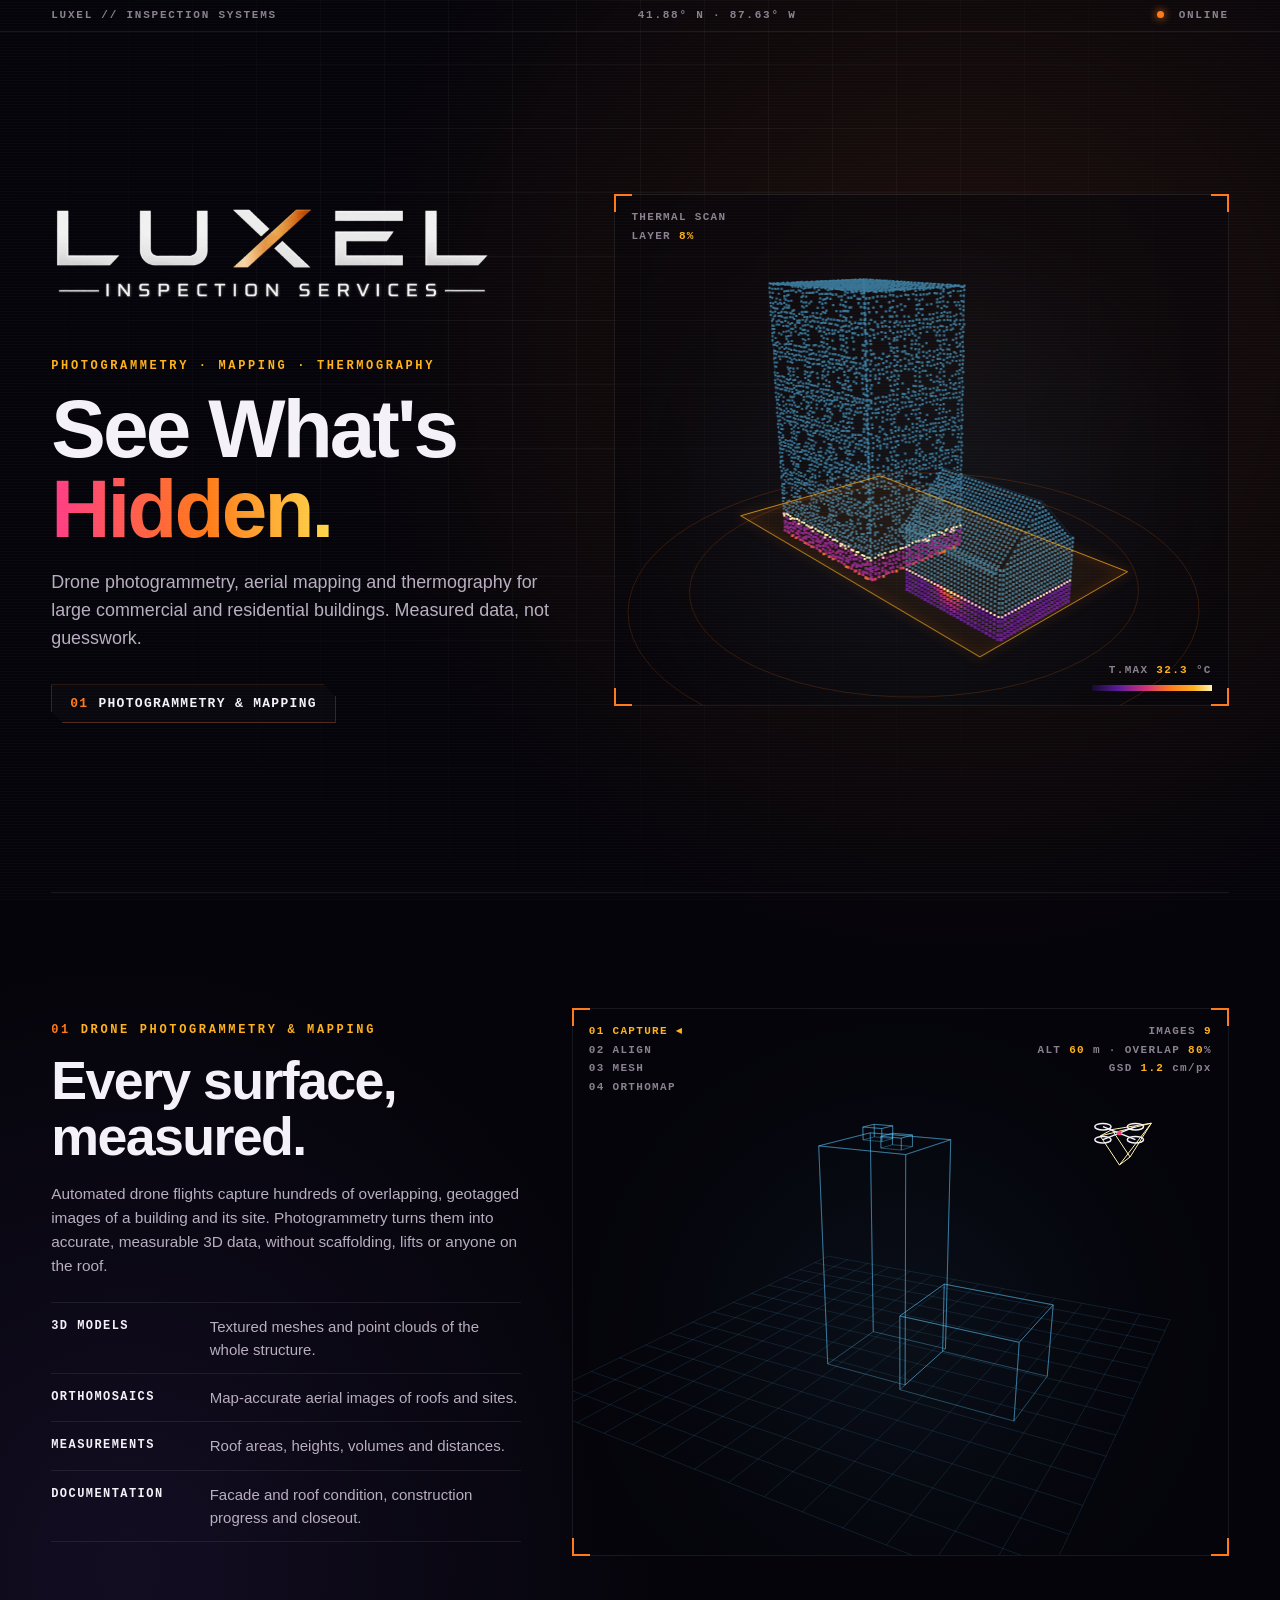
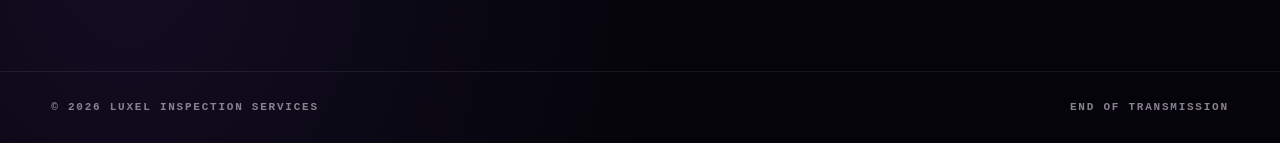
==== docs/index.html @ fa365d50 "Merge branch 'feature/photogrammetry': Photogrammetry & Mapping section" ====
<!doctype html>
<html lang="en">

<head>
    <meta charset="utf-8">
    <meta name="viewport" content="width=device-width, initial-scale=1">
    <title>Luxel — Inspection Services</title>
    <meta name="description"
        content="Luxel: drone photogrammetry, aerial mapping and thermography for large commercial and residential buildings.">
    <meta name="theme-color" content="#05040a">
    <meta property="og:type" content="website">
    <meta property="og:url" content="https://luxel.tech/">
    <meta property="og:title" content="Luxel — Inspection Services">
    <meta property="og:description"
        content="Drone photogrammetry, aerial mapping and thermography for large commercial and residential buildings.">
    <meta property="og:image" content="https://luxel.tech/assets/img/luxel-logo-1400.webp">
    <link rel="icon" href="assets/img/favicon.png">
    <link rel="stylesheet" href="style.css">
    <script src="main.js" defer></script>
</head>

<body>
    <div class="hud-bar" aria-hidden="true">
        <span>LUXEL // INSPECTION SYSTEMS</span>
        <span class="hud-bar-mid">41.88° N · 87.63° W</span>
        <span><i class="dot"></i> ONLINE</span>
    </div>

    <main>
        <section class="hero" aria-labelledby="hero-title">
            <div class="hero-text">
                <img class="logo" src="assets/img/luxel-logo-700.webp"
                    srcset="assets/img/luxel-logo-700.webp 1x, assets/img/luxel-logo-1400.webp 2x" width="700"
                    height="233" alt="Luxel Inspection Services">
                <p class="eyebrow">Photogrammetry · Mapping · Thermography</p>
                <h1 id="hero-title">See What's <span class="hot">Hidden.</span></h1>
                <p class="lede">Drone photogrammetry, aerial mapping and thermography for large commercial and
                    residential buildings. Measured data, not guesswork.</p>
                <nav class="hero-links" aria-label="Services">
                    <a href="#photogrammetry"><span>01</span> Photogrammetry &amp; Mapping</a>
                </nav>
            </div>

            <figure class="scene hero-scene">
                <canvas id="hero-canvas" role="img"
                    aria-label="A point-cloud model of a mid-rise building and a house, turning slowly while a scan plane sweeps up them and recolours each point from cold blue to a thermal heat map."></canvas>
                <div class="hud" aria-hidden="true">
                    <i class="corner tl"></i><i class="corner tr"></i><i class="corner bl"></i><i class="corner br"></i>
                    <div class="readout top-left">
                        <span>THERMAL SCAN</span>
                        <span>LAYER <b data-hud="scan">0%</b></span>
                    </div>
                    <div class="readout bottom-right">
                        <span>T.MAX <b data-hud="tmax">--.-</b> °C</span>
                        <span class="ramp"></span>
                    </div>
                </div>
            </figure>
        </section>

        <section class="service" id="photogrammetry" aria-labelledby="pg-title">
            <div class="service-text">
                <p class="eyebrow"><span class="idx">01</span> Drone photogrammetry &amp; mapping</p>
                <h2 id="pg-title">Every surface, measured.</h2>
                <p>Automated drone flights capture hundreds of overlapping, geotagged images of a building and its
                    site. Photogrammetry turns them into accurate, measurable 3D data, without scaffolding, lifts or
                    anyone on the roof.</p>
                <ul class="specs">
                    <li><b>3D models</b> Textured meshes and point clouds of the whole structure.</li>
                    <li><b>Orthomosaics</b> Map-accurate aerial images of roofs and sites.</li>
                    <li><b>Measurements</b> Roof areas, heights, volumes and distances.</li>
                    <li><b>Documentation</b> Facade and roof condition, construction progress and closeout.</li>
                </ul>
            </div>

            <figure class="scene pg-scene">
                <canvas id="pg-canvas" role="img"
                    aria-label="A drone circles a tower and its low wing taking photos; the photos become a point cloud, then a shaded 3D model, then the view turns top-down and an orthomosaic map of the site tiles in with a survey grid and ground control points."></canvas>
                <div class="hud" aria-hidden="true">
                    <i class="corner tl"></i><i class="corner tr"></i><i class="corner bl"></i><i class="corner br"></i>
                    <ol class="readout top-left stages" data-stages>
                        <li>01 CAPTURE</li>
                        <li>02 ALIGN</li>
                        <li>03 MESH</li>
                        <li>04 ORTHOMAP</li>
                    </ol>
                    <div class="readout top-right">
                        <span>IMAGES <b data-hud="images">0</b></span>
                        <span>ALT <b>60</b> m · OVERLAP <b>80</b>%</span>
                        <span>GSD <b>1.2</b> cm/px</span>
                    </div>
                </div>
            </figure>
        </section>
    </main>

    <footer class="site-footer">
        <span>© 2026 Luxel Inspection Services</span>
        <span aria-hidden="true">END OF TRANSMISSION</span>
    </footer>
</body>

</html>
---- docs/style.css ----
/* Luxel splash page. Colours follow the brand palette of the main LUXEL site. */
:root {
    color-scheme: dark;
    --bg: #05040a;
    --bg-soft: #0a0710;
    --panel: rgba(13, 10, 19, 0.72);
    --text: #f5f1f8;
    --text-soft: #b8aebf;
    --text-dim: #8a8190;
    --line: rgba(255, 126, 55, 0.28);
    --line-soft: rgba(255, 255, 255, 0.08);
    --orange: #ff7a1a;
    --amber: #ffb21c;
    --yellow: #ffd84c;
    --magenta: #ff3c88;
    --violet: #8b5cf6;
    --cyan: #5cc8ff;
    --ironbow: linear-gradient(90deg, #140a2e, #5b1a9a 22%, #d2307a 45%, #ff7a1a 65%, #ffb21c 85%, #fff4b0);
    --sans: Inter, -apple-system, BlinkMacSystemFont, "Segoe UI", Arial, sans-serif;
    --mono: ui-monospace, "SF Mono", "Cascadia Mono", "Roboto Mono", Consolas, monospace;
    --gutter: clamp(16px, 4vw, 56px);
    --max: 1320px;
}

*,
*::before,
*::after {
    box-sizing: border-box;
}

html {
    scroll-behavior: smooth;
}

body {
    margin: 0;
    min-height: 100vh;
    font-family: var(--sans);
    color: var(--text);
    line-height: 1.55;
    background:
        radial-gradient(ellipse 70% 50% at 75% 20%, rgba(255, 122, 26, 0.10), transparent 70%),
        radial-gradient(ellipse 60% 50% at 10% 90%, rgba(139, 92, 246, 0.10), transparent 70%),
        var(--bg);
    overflow-x: hidden;
}

/* Blueprint grid and faint scanlines over everything. */
body::before,
body::after {
    content: "";
    position: fixed;
    inset: 0;
    pointer-events: none;
    z-index: -1;
}

body::before {
    background-image:
        linear-gradient(var(--line-soft) 1px, transparent 1px),
        linear-gradient(90deg, var(--line-soft) 1px, transparent 1px);
    background-size: 64px 64px;
    mask-image: radial-gradient(ellipse at 50% 30%, #000 20%, transparent 80%);
    opacity: 0.55;
}

body::after {
    z-index: 50;
    background: repeating-linear-gradient(0deg, rgba(255, 255, 255, 0.018) 0 1px, transparent 1px 3px);
}

a {
    color: inherit;
}

:focus-visible {
    outline: 2px solid var(--amber);
    outline-offset: 3px;
}

/* ---------- top HUD bar ---------- */
.hud-bar {
    display: flex;
    justify-content: space-between;
    gap: 16px;
    padding: 10px var(--gutter);
    font: 600 11px/1 var(--mono);
    letter-spacing: 0.16em;
    color: var(--text-dim);
    border-bottom: 1px solid var(--line-soft);
}

.dot {
    display: inline-block;
    width: 7px;
    height: 7px;
    margin-right: 6px;
    border-radius: 50%;
    background: var(--orange);
    box-shadow: 0 0 8px var(--orange);
    animation: blink 2.4s steps(1) infinite;
}

@keyframes blink {
    50% {
        opacity: 0.25;
    }
}

/* ---------- hero ---------- */
.hero {
    display: grid;
    grid-template-columns: minmax(0, 5fr) minmax(0, 6fr);
    align-items: center;
    gap: clamp(24px, 4vw, 64px);
    width: min(100% - 2 * var(--gutter), var(--max));
    min-height: calc(100vh - 40px);
    margin: 0 auto;
    padding: 40px 0 64px;
}

.logo {
    display: block;
    width: min(100%, 460px);
    height: auto;
    margin: 0 0 28px -2%;
}

.eyebrow {
    margin: 0 0 14px;
    font: 700 12px/1.4 var(--mono);
    letter-spacing: 0.22em;
    text-transform: uppercase;
    color: var(--amber);
}

h1 {
    margin: 0 0 20px;
    font-size: clamp(42px, 6.4vw, 88px);
    line-height: 0.98;
    letter-spacing: -0.035em;
    font-weight: 800;
}

.hot {
    background: linear-gradient(90deg, var(--magenta), var(--orange) 55%, var(--yellow));
    -webkit-background-clip: text;
    background-clip: text;
    color: transparent;
}

.lede {
    max-width: 34em;
    margin: 0 0 32px;
    font-size: clamp(16px, 1.4vw, 19px);
    color: var(--text-soft);
}

.hero-links {
    display: flex;
    flex-wrap: wrap;
    gap: 12px;
}

.hero-links a {
    display: inline-flex;
    align-items: center;
    gap: 10px;
    padding: 12px 18px;
    border: 1px solid var(--line);
    background: var(--panel);
    font: 700 13px/1 var(--mono);
    letter-spacing: 0.1em;
    text-transform: uppercase;
    text-decoration: none;
    clip-path: polygon(0 0, calc(100% - 12px) 0, 100% 12px, 100% 100%, 12px 100%, 0 calc(100% - 12px));
    transition: background 0.2s, border-color 0.2s;
}

.hero-links a:hover {
    border-color: var(--orange);
    background: rgba(255, 122, 26, 0.14);
}

.hero-links span,
.idx {
    color: var(--orange);
}

/* ---------- service sections ---------- */
.service {
    display: grid;
    grid-template-columns: minmax(0, 5fr) minmax(0, 7fr);
    align-items: center;
    gap: clamp(24px, 4vw, 64px);
    width: min(100% - 2 * var(--gutter), var(--max));
    margin: 0 auto;
    padding: clamp(56px, 9vw, 120px) 0;
    border-top: 1px solid var(--line-soft);
    scroll-margin-top: 0;
}

.service.flip .service-text {
    order: 2;
}

h2 {
    margin: 0 0 18px;
    font-size: clamp(32px, 4.2vw, 56px);
    line-height: 1.04;
    letter-spacing: -0.03em;
    font-weight: 800;
}

.service-text > p:not(.eyebrow) {
    margin: 0 0 24px;
    color: var(--text-soft);
    font-size: clamp(15px, 1.2vw, 17px);
}

.specs {
    display: grid;
    gap: 0;
    margin: 0;
    padding: 0;
    list-style: none;
    border-top: 1px solid var(--line-soft);
}

.specs li {
    display: grid;
    grid-template-columns: 9.5em 1fr;
    gap: 16px;
    padding: 12px 0;
    border-bottom: 1px solid var(--line-soft);
    color: var(--text-soft);
    font-size: 15px;
}

.specs b {
    font: 700 12px/1.9 var(--mono);
    letter-spacing: 0.12em;
    text-transform: uppercase;
    color: var(--text);
}

.stages {
    margin: 0;
    padding: 0;
    list-style: none;
}

.stages li {
    transition: color 0.3s;
}

.stages li.is-active {
    color: var(--amber);
}

.stages li.is-active::after {
    content: " ◂";
}

/* ---------- scenes (canvas + HUD overlay) ---------- */
.scene {
    position: relative;
    margin: 0;
    aspect-ratio: 6 / 5;
    background:
        radial-gradient(ellipse at 50% 60%, rgba(92, 200, 255, 0.06), transparent 70%),
        rgba(5, 4, 10, 0.5);
    border: 1px solid var(--line-soft);
}

.scene canvas {
    display: block;
    width: 100%;
    height: 100%;
}

.hud {
    position: absolute;
    inset: 0;
    pointer-events: none;
    font: 600 11px/1.5 var(--mono);
    letter-spacing: 0.12em;
    color: var(--text-dim);
}

.hud b {
    color: var(--amber);
    font-weight: 700;
}

.corner {
    position: absolute;
    width: 18px;
    height: 18px;
    border: 0 solid var(--orange);
}

.corner.tl { top: -1px; left: -1px; border-width: 2px 0 0 2px; }
.corner.tr { top: -1px; right: -1px; border-width: 2px 2px 0 0; }
.corner.bl { bottom: -1px; left: -1px; border-width: 0 0 2px 2px; }
.corner.br { bottom: -1px; right: -1px; border-width: 0 2px 2px 0; }

.readout {
    position: absolute;
    display: flex;
    flex-direction: column;
    gap: 2px;
}

.readout.top-left { top: 14px; left: 16px; }
.readout.top-right { top: 14px; right: 16px; text-align: right; }
.readout.bottom-left { bottom: 14px; left: 16px; }
.readout.bottom-right { bottom: 14px; right: 16px; align-items: flex-end; }

.ramp {
    display: block;
    width: 120px;
    height: 6px;
    margin-top: 4px;
    background: var(--ironbow);
}

/* ---------- footer ---------- */
.site-footer {
    display: flex;
    justify-content: space-between;
    flex-wrap: wrap;
    gap: 12px;
    padding: 28px var(--gutter);
    border-top: 1px solid var(--line-soft);
    font: 600 11px/1.4 var(--mono);
    letter-spacing: 0.16em;
    text-transform: uppercase;
    color: var(--text-dim);
}

/* ---------- narrow screens ---------- */
@media (max-width: 860px) {
    .hero,
    .service {
        grid-template-columns: minmax(0, 1fr);
    }

    .hero {
        min-height: 0;
        padding-top: 28px;
    }

    .service.flip .service-text {
        order: 0;
    }

    .specs li {
        grid-template-columns: 1fr;
        gap: 2px;
    }

    .hud-bar-mid {
        display: none;
    }
}

@media (max-width: 480px) {
    .hud {
        font-size: 10px;
    }

    .ramp {
        width: 80px;
    }
}

/* Every animation stops when the visitor asks for less motion (main.js draws still frames). */
@media (prefers-reduced-motion: reduce) {
    html {
        scroll-behavior: auto;
    }

    *,
    *::before,
    *::after {
        animation: none !important;
        transition: none !important;
    }
}
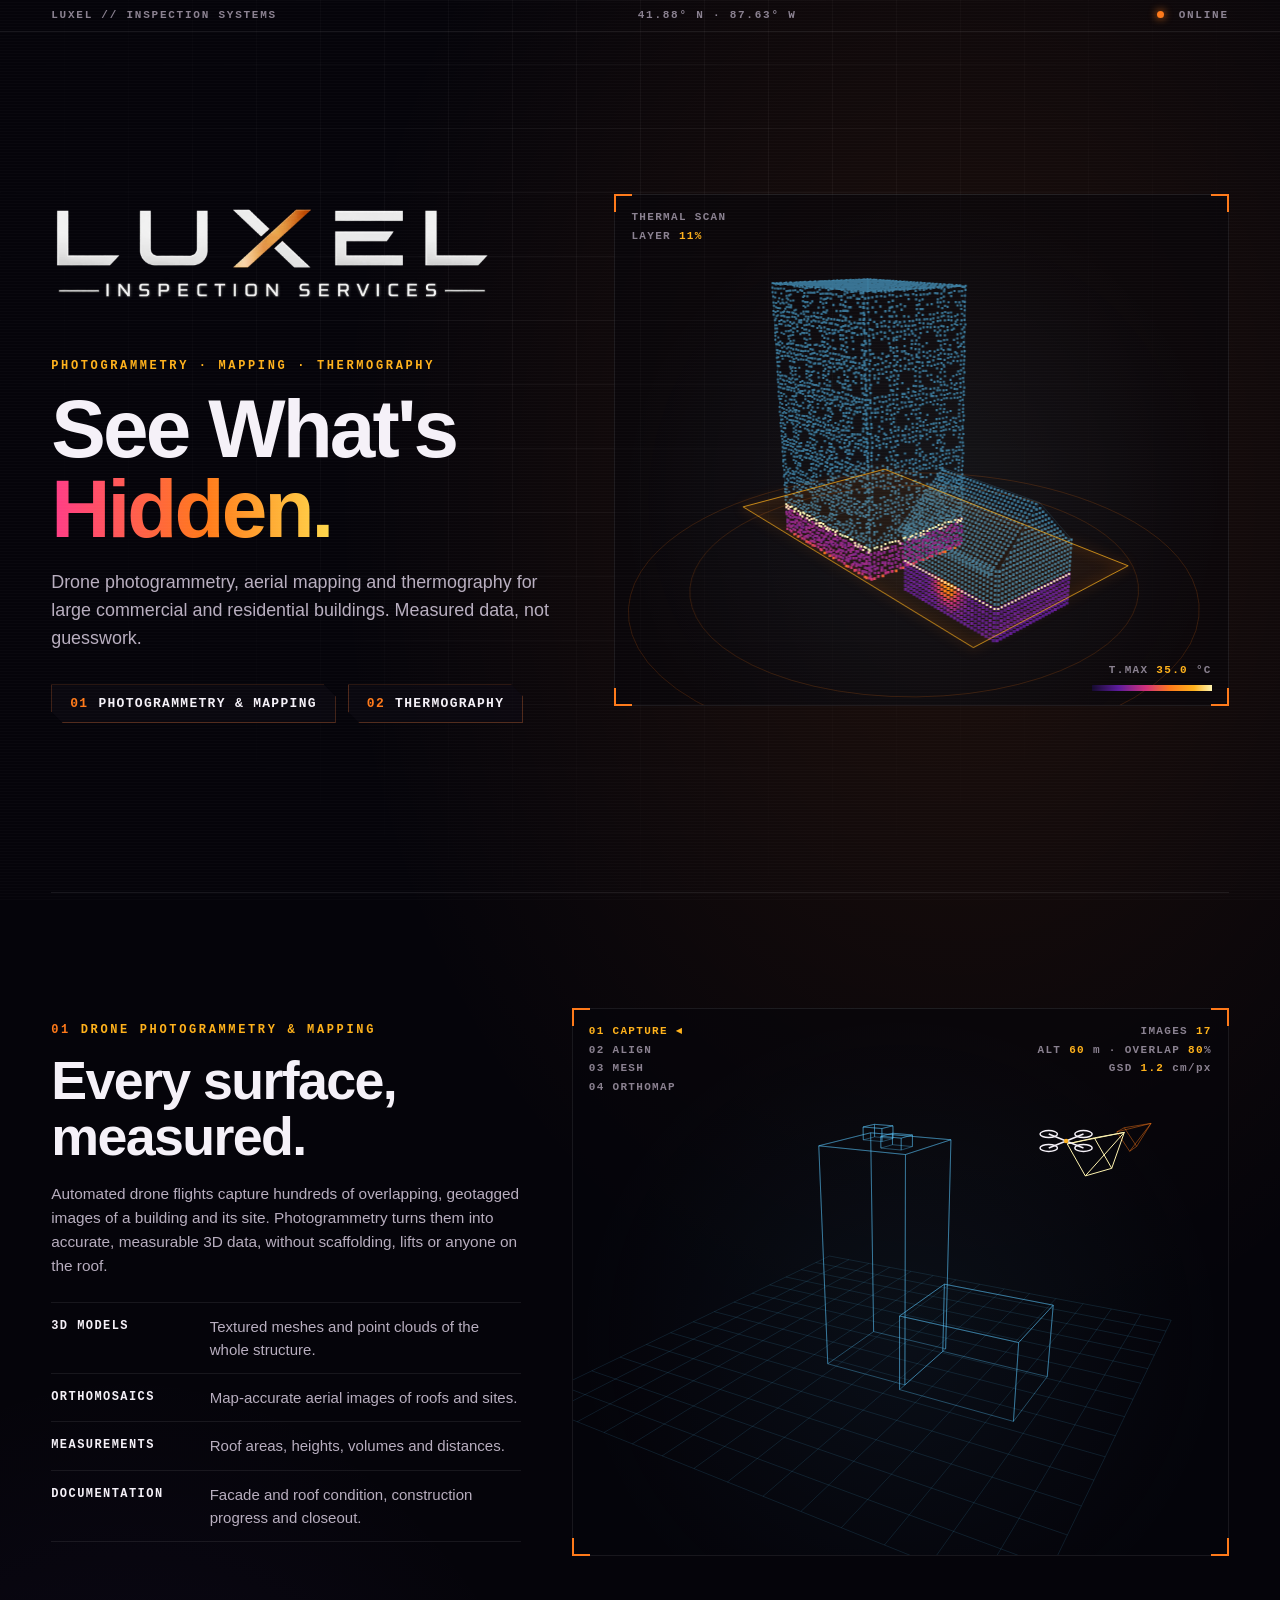
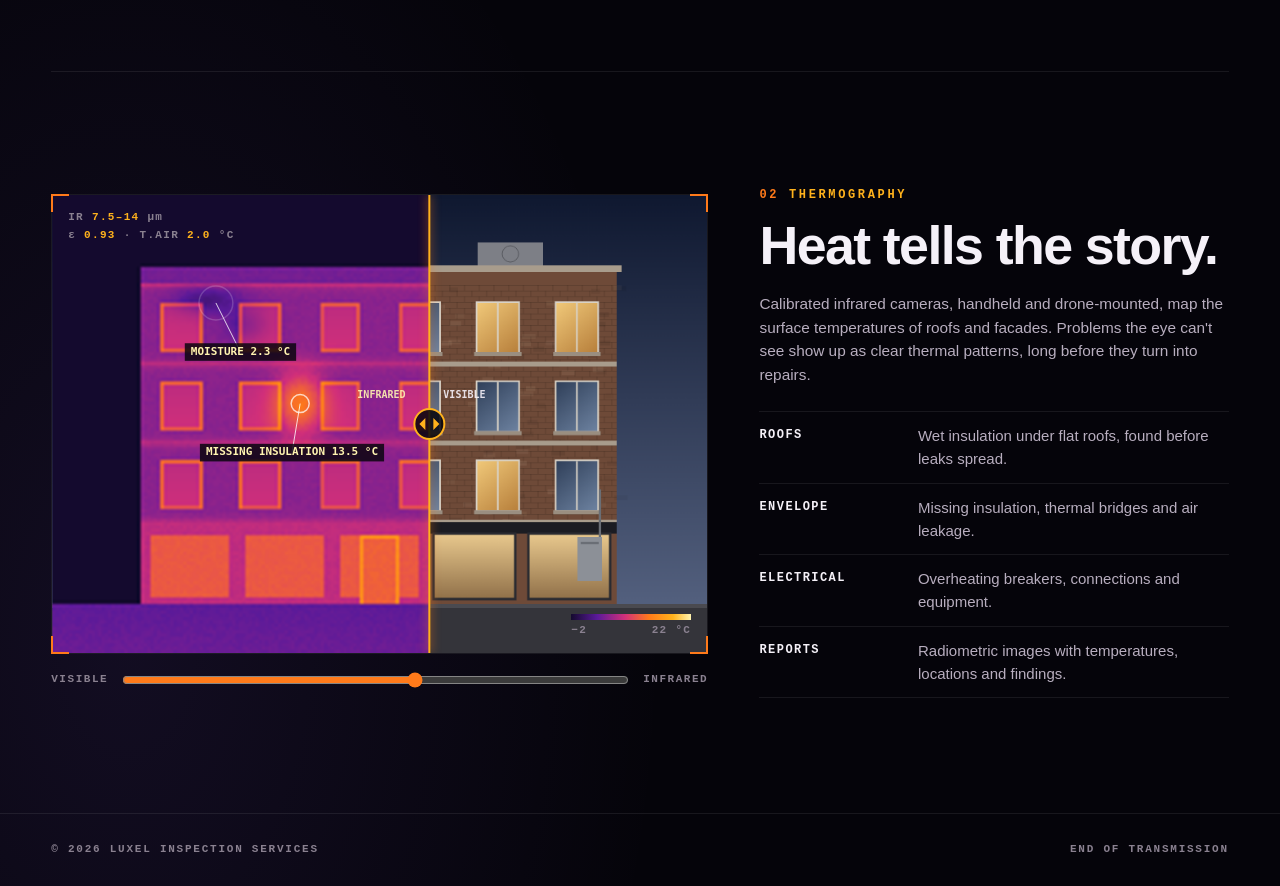
==== commit 5678ce3b: "Merge branch 'feature/thermography': Thermography section" ====
--- a/docs/index.html
+++ b/docs/index.html
@@ -38,6 +38,7 @@
                     residential buildings. Measured data, not guesswork.</p>
                 <nav class="hero-links" aria-label="Services">
                     <a href="#photogrammetry"><span>01</span> Photogrammetry &amp; Mapping</a>
+                    <a href="#thermography"><span>02</span> Thermography</a>
                 </nav>
             </div>
 
@@ -92,6 +93,46 @@
                 </div>
             </figure>
         </section>
+
+        <section class="service flip" id="thermography" aria-labelledby="ir-title">
+            <div class="service-text">
+                <p class="eyebrow"><span class="idx">02</span> Thermography</p>
+                <h2 id="ir-title">Heat tells the story.</h2>
+                <p>Calibrated infrared cameras, handheld and drone-mounted, map the surface temperatures of roofs and
+                    facades. Problems the eye can't see show up as clear thermal patterns, long before they turn into
+                    repairs.</p>
+                <ul class="specs">
+                    <li><b>Roofs</b> Wet insulation under flat roofs, found before leaks spread.</li>
+                    <li><b>Envelope</b> Missing insulation, thermal bridges and air leakage.</li>
+                    <li><b>Electrical</b> Overheating breakers, connections and equipment.</li>
+                    <li><b>Reports</b> Radiometric images with temperatures, locations and findings.</li>
+                </ul>
+            </div>
+
+            <div class="ir-wrap">
+                <figure class="scene ir-scene">
+                    <canvas id="ir-canvas" role="img"
+                        aria-label="An apartment block with shops on the ground floor, split by a sliding divider into a visible-light photo and an infrared image. The infrared side shows missing insulation between two windows, warm air leaking above a top-floor window, a cold damp patch below the roof edge, and an overheating breaker in an electrical panel."></canvas>
+                    <div class="hud" aria-hidden="true">
+                        <i class="corner tl"></i><i class="corner tr"></i><i class="corner bl"></i><i class="corner br"></i>
+                        <div class="readout top-left">
+                            <span>IR <b>7.5–14</b> µm</span>
+                            <span>ε <b>0.93</b> · T.AIR <b>2.0</b> °C</span>
+                        </div>
+                        <div class="readout bottom-right">
+                            <span class="ramp"></span>
+                            <span class="ramp-scale"><span>−2</span><span>22 °C</span></span>
+                        </div>
+                    </div>
+                </figure>
+                <label class="ir-slider">
+                    <span>Visible</span>
+                    <input id="ir-wipe" type="range" min="0" max="100" value="50"
+                        aria-label="Infrared view: drag to compare the visible and infrared images">
+                    <span>Infrared</span>
+                </label>
+            </div>
+        </section>
     </main>
 
     <footer class="site-footer">
--- a/docs/style.css
+++ b/docs/style.css
@@ -200,6 +200,10 @@
     scroll-margin-top: 0;
 }
 
+.service.flip {
+    grid-template-columns: minmax(0, 7fr) minmax(0, 5fr);
+}
+
 .service.flip .service-text {
     order: 2;
 }
@@ -325,6 +329,38 @@
     background: var(--ironbow);
 }
 
+/* ---------- thermography ---------- */
+.ir-scene {
+    aspect-ratio: 10 / 7;
+    touch-action: pan-y;
+    cursor: ew-resize;
+}
+
+.ramp-scale {
+    display: flex;
+    justify-content: space-between;
+    width: 120px;
+}
+
+.ir-slider {
+    display: flex;
+    align-items: center;
+    gap: 14px;
+    margin-top: 14px;
+    font: 600 11px/1 var(--mono);
+    letter-spacing: 0.14em;
+    text-transform: uppercase;
+    color: var(--text-dim);
+}
+
+.ir-slider input {
+    flex: 1;
+    accent-color: var(--orange);
+    height: 24px;
+    margin: 0;
+    cursor: pointer;
+}
+
 /* ---------- footer ---------- */
 .site-footer {
     display: flex;
@@ -342,7 +378,8 @@
 /* ---------- narrow screens ---------- */
 @media (max-width: 860px) {
     .hero,
-    .service {
+    .service,
+    .service.flip {
         grid-template-columns: minmax(0, 1fr);
     }
 
@@ -370,7 +407,8 @@
         font-size: 10px;
     }
 
-    .ramp {
+    .ramp,
+    .ramp-scale {
         width: 80px;
     }
 }
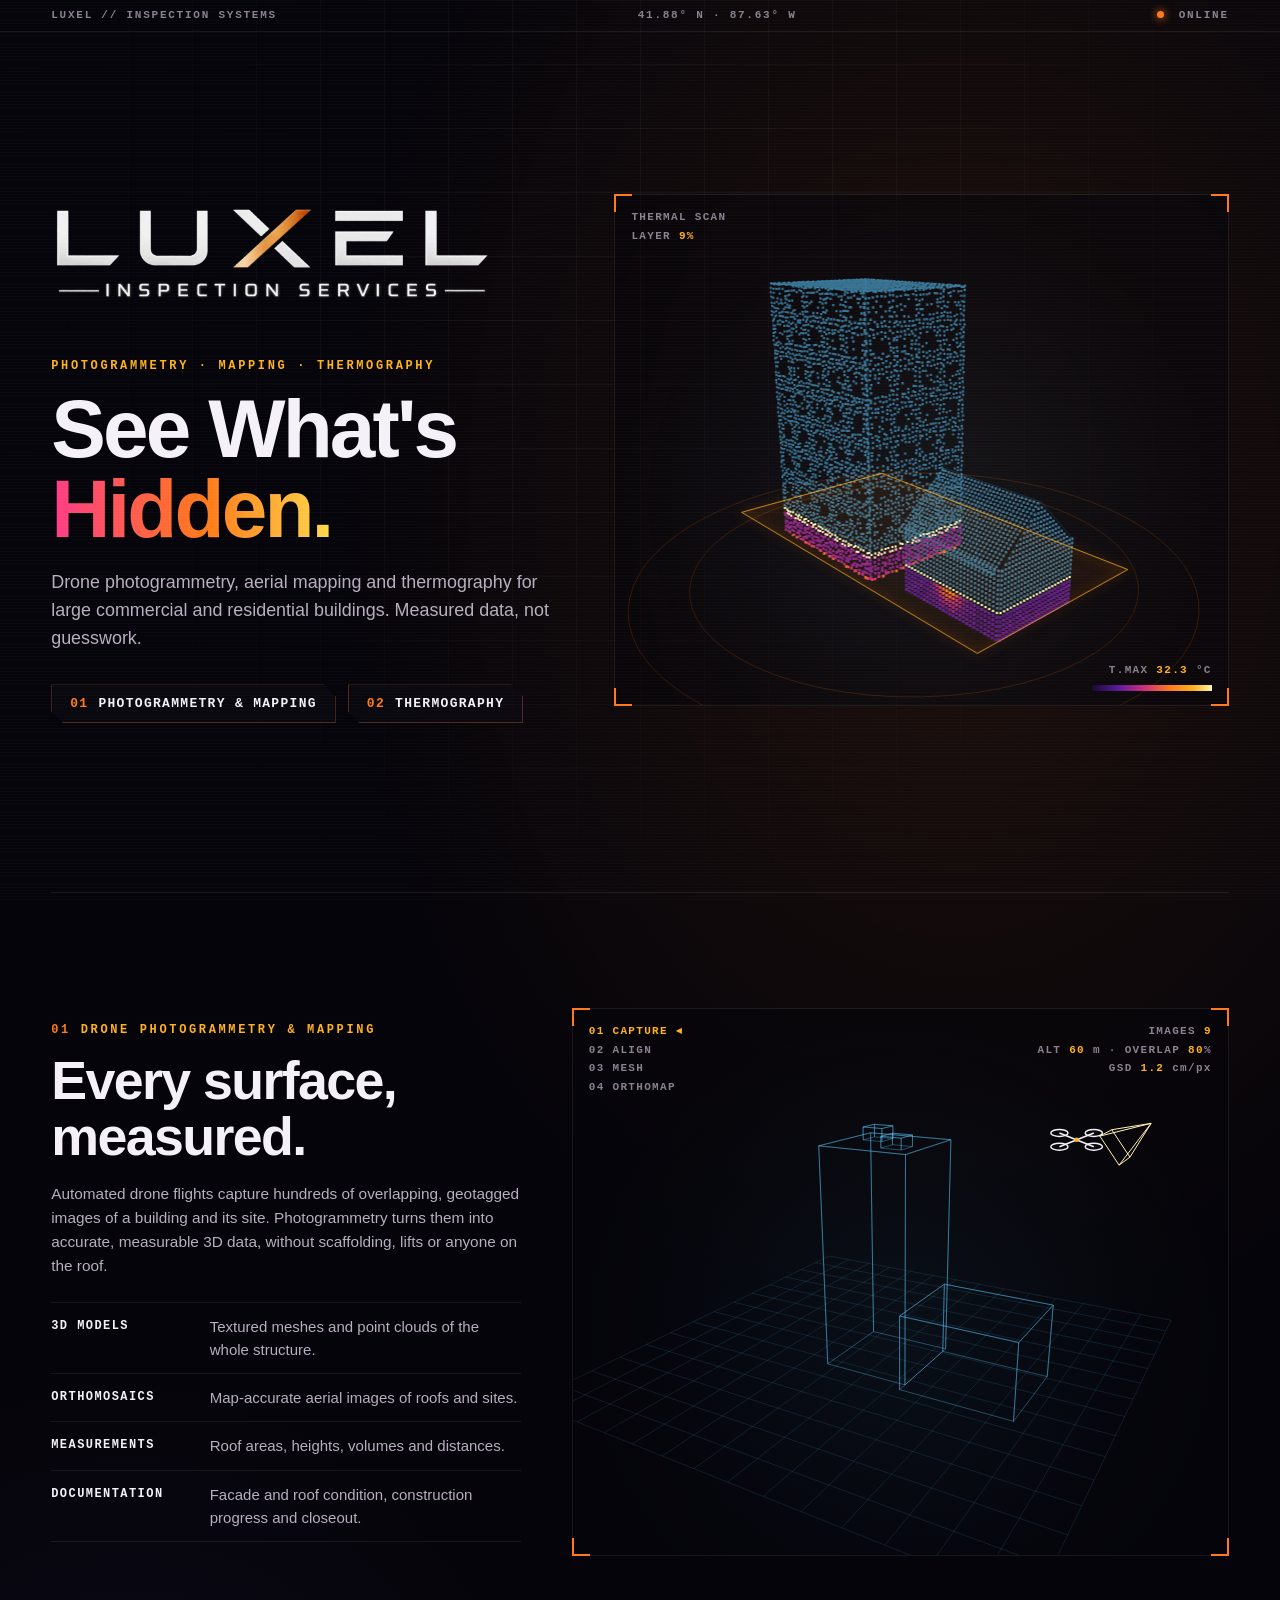
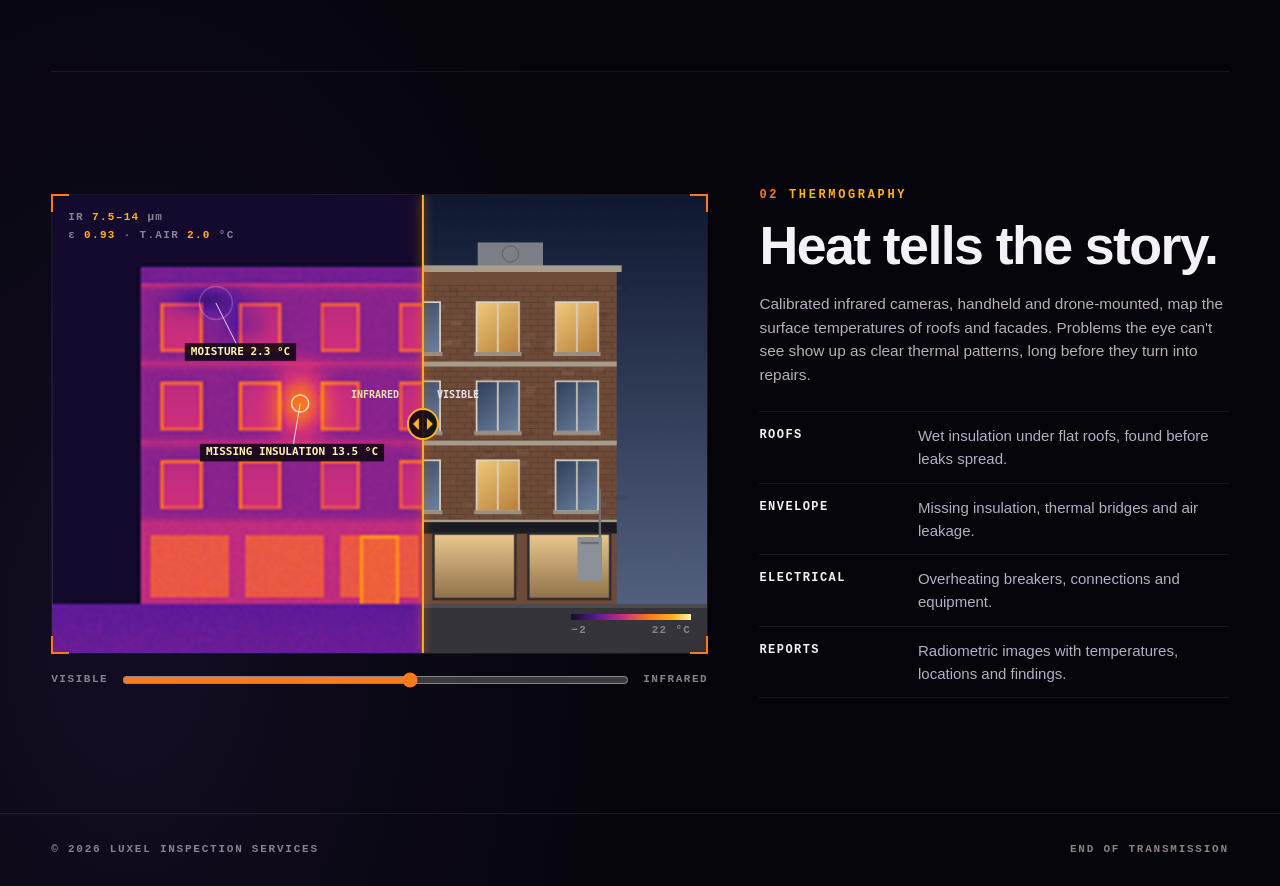
==== commit 07cf4c72: "Merge branch 'feature/sharing-polish': link preview and 404 page Co-Authored-By: Claude Opus 5.5 <no" ====
--- a/docs/index.html
+++ b/docs/index.html
@@ -13,7 +13,11 @@
     <meta property="og:title" content="Luxel — Inspection Services">
     <meta property="og:description"
         content="Drone photogrammetry, aerial mapping and thermography for large commercial and residential buildings.">
-    <meta property="og:image" content="https://luxel.tech/assets/img/luxel-logo-1400.webp">
+    <meta property="og:image" content="https://luxel.tech/assets/img/social-card.png">
+    <meta property="og:image:width" content="1200">
+    <meta property="og:image:height" content="630">
+    <meta property="og:image:alt" content="The Luxel logo and &quot;See What's Hidden.&quot; beside a point-cloud building in thermal colours.">
+    <meta name="twitter:card" content="summary_large_image">
     <link rel="icon" href="assets/img/favicon.png">
     <link rel="stylesheet" href="style.css">
     <script src="main.js" defer></script>
--- a/docs/style.css
+++ b/docs/style.css
@@ -361,6 +361,22 @@
     cursor: pointer;
 }
 
+/* ---------- 404 page ---------- */
+.lost {
+    display: flex;
+    flex-direction: column;
+    justify-content: center;
+    width: min(100% - 2 * var(--gutter), var(--max));
+    min-height: calc(100vh - 40px - 80px);
+    margin: 0 auto;
+    padding: 48px 0;
+}
+
+.lost .logo {
+    width: min(100%, 320px);
+    margin-left: -7px;
+}
+
 /* ---------- footer ---------- */
 .site-footer {
     display: flex;
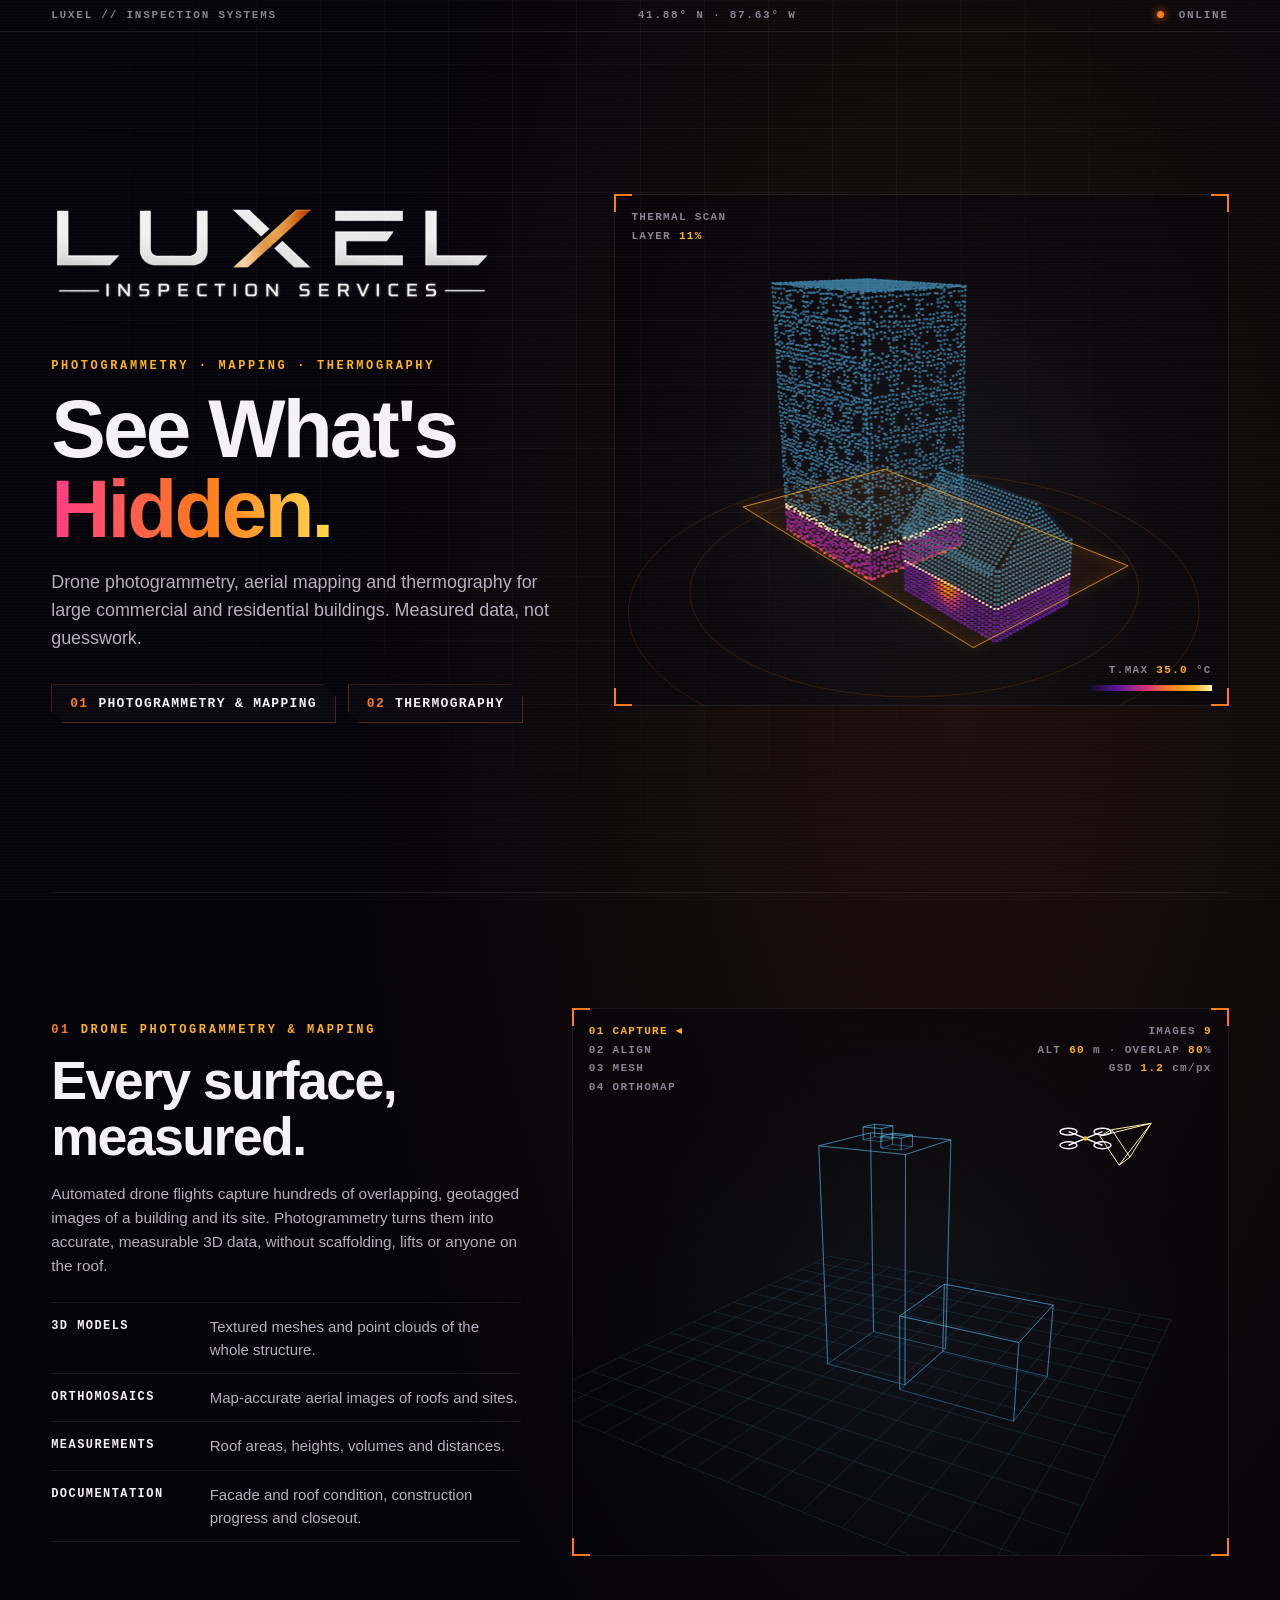
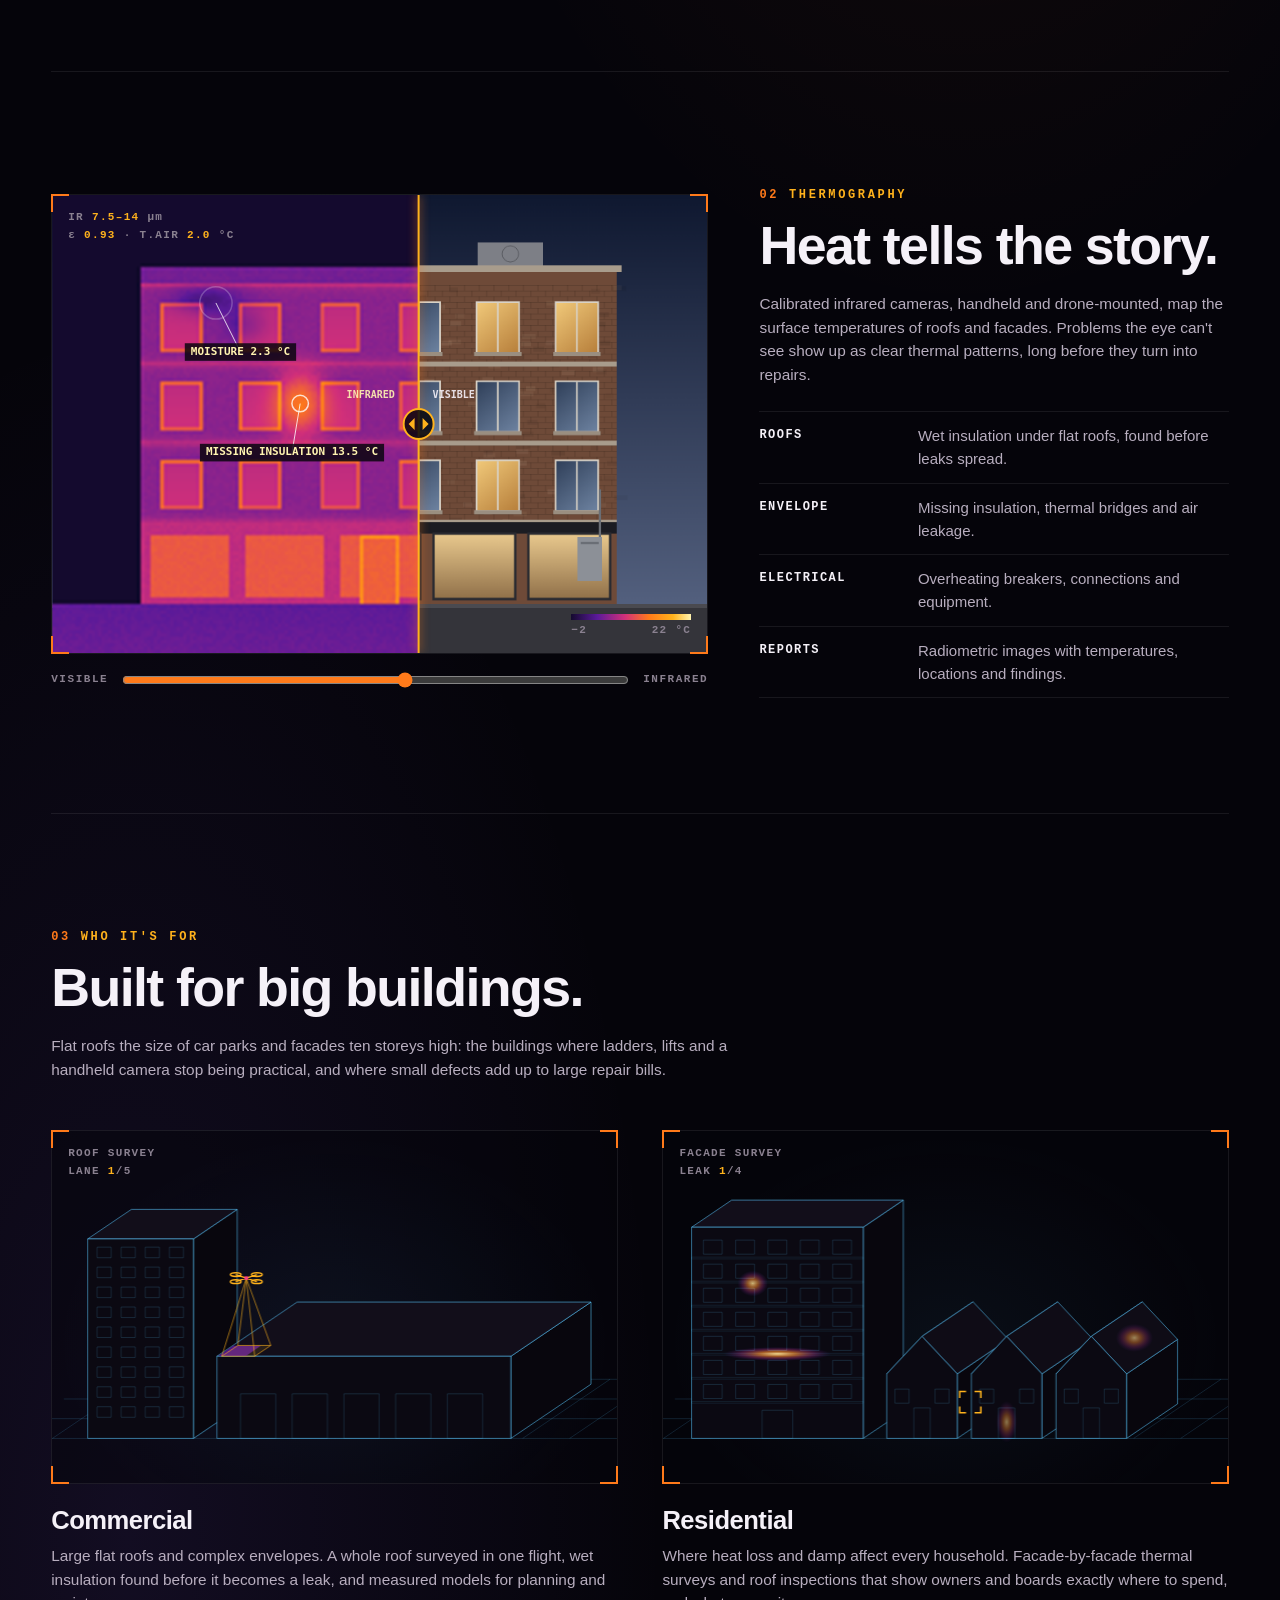
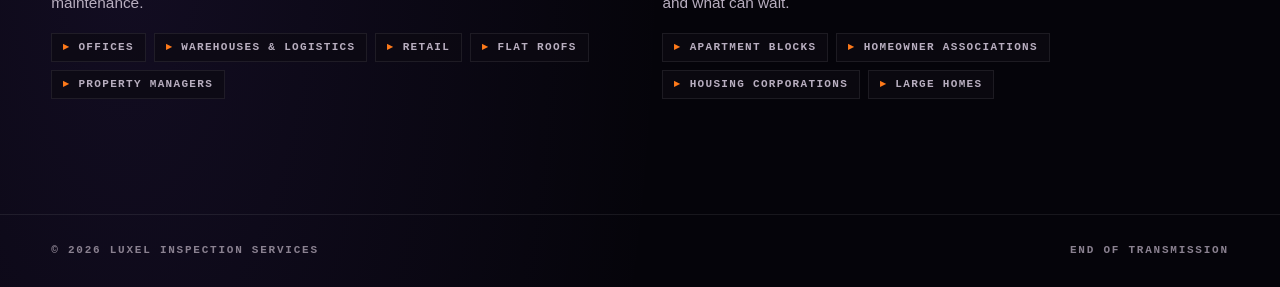
==== commit 8fb18c18: "Merge branch 'feature/who-its-for': Who it's for section" ====
--- a/docs/index.html
+++ b/docs/index.html
@@ -137,6 +137,65 @@
                 </label>
             </div>
         </section>
+
+        <section class="audience" id="who" aria-labelledby="who-title">
+            <div class="audience-head">
+                <p class="eyebrow"><span class="idx">03</span> Who it's for</p>
+                <h2 id="who-title">Built for big buildings.</h2>
+                <p>Flat roofs the size of car parks and facades ten storeys high: the buildings where ladders,
+                    lifts and a handheld camera stop being practical, and where small defects add up to large
+                    repair bills.</p>
+            </div>
+
+            <div class="audience-grid">
+                <article class="audience-panel">
+                    <figure class="scene audience-scene">
+                        <canvas id="com-canvas" role="img"
+                            aria-label="An office block beside a large flat-roofed warehouse. A drone flies back and forth over the roof, and a thermal grid fills in behind it, showing a warm patch of wet insulation."></canvas>
+                        <div class="hud" aria-hidden="true">
+                            <i class="corner tl"></i><i class="corner tr"></i><i class="corner bl"></i><i class="corner br"></i>
+                            <div class="readout top-left">
+                                <span>ROOF SURVEY</span>
+                                <span>LANE <b data-hud="lane">1</b>/5</span>
+                            </div>
+                        </div>
+                    </figure>
+                    <h3>Commercial</h3>
+                    <p>Large flat roofs and complex envelopes. A whole roof surveyed in one flight, wet insulation
+                        found before it becomes a leak, and measured models for planning and maintenance.</p>
+                    <ul class="clients" aria-label="Commercial clients">
+                        <li>Offices</li>
+                        <li>Warehouses &amp; logistics</li>
+                        <li>Retail</li>
+                        <li>Flat roofs</li>
+                        <li>Property managers</li>
+                    </ul>
+                </article>
+
+                <article class="audience-panel">
+                    <figure class="scene audience-scene">
+                        <canvas id="res-canvas" role="img"
+                            aria-label="An apartment block beside a row of gabled houses. Heat leaks glow on them, at a window frame, a floor slab, a roof and a front door, and a crosshair moves from one to the next, labelling each with its temperature."></canvas>
+                        <div class="hud" aria-hidden="true">
+                            <i class="corner tl"></i><i class="corner tr"></i><i class="corner bl"></i><i class="corner br"></i>
+                            <div class="readout top-left">
+                                <span>FACADE SURVEY</span>
+                                <span>LEAK <b data-hud="leaks">1</b>/4</span>
+                            </div>
+                        </div>
+                    </figure>
+                    <h3>Residential</h3>
+                    <p>Where heat loss and damp affect every household. Facade-by-facade thermal surveys and roof
+                        inspections that show owners and boards exactly where to spend, and what can wait.</p>
+                    <ul class="clients" aria-label="Residential clients">
+                        <li>Apartment blocks</li>
+                        <li>Homeowner associations</li>
+                        <li>Housing corporations</li>
+                        <li>Large homes</li>
+                    </ul>
+                </article>
+            </div>
+        </section>
     </main>
 
     <footer class="site-footer">
--- a/docs/style.css
+++ b/docs/style.css
@@ -361,6 +361,68 @@
     cursor: pointer;
 }
 
+/* ---------- who it's for ---------- */
+.audience {
+    width: min(100% - 2 * var(--gutter), var(--max));
+    margin: 0 auto;
+    padding: clamp(56px, 9vw, 120px) 0;
+    border-top: 1px solid var(--line-soft);
+}
+
+.audience-head {
+    max-width: 46em;
+    margin-bottom: clamp(28px, 4vw, 48px);
+}
+
+.audience-head > p:not(.eyebrow),
+.audience-panel > p {
+    margin: 0 0 18px;
+    color: var(--text-soft);
+    font-size: clamp(15px, 1.2vw, 17px);
+}
+
+.audience-grid {
+    display: grid;
+    grid-template-columns: repeat(2, minmax(0, 1fr));
+    gap: clamp(24px, 3.5vw, 48px);
+}
+
+.audience-scene {
+    aspect-ratio: 8 / 5;
+}
+
+h3 {
+    margin: 22px 0 10px;
+    font-size: clamp(22px, 2vw, 28px);
+    line-height: 1.1;
+    letter-spacing: -0.02em;
+    font-weight: 800;
+}
+
+.clients {
+    display: flex;
+    flex-wrap: wrap;
+    gap: 8px;
+    margin: 0;
+    padding: 0;
+    list-style: none;
+}
+
+.clients li {
+    padding: 8px 11px;
+    border: 1px solid var(--line-soft);
+    background: var(--panel);
+    font: 600 11px/1 var(--mono);
+    letter-spacing: 0.12em;
+    text-transform: uppercase;
+    color: var(--text-soft);
+}
+
+.clients li::before {
+    content: "▸ ";
+    color: var(--orange);
+}
+
 /* ---------- 404 page ---------- */
 .lost {
     display: flex;
@@ -395,7 +457,8 @@
 @media (max-width: 860px) {
     .hero,
     .service,
-    .service.flip {
+    .service.flip,
+    .audience-grid {
         grid-template-columns: minmax(0, 1fr);
     }
 
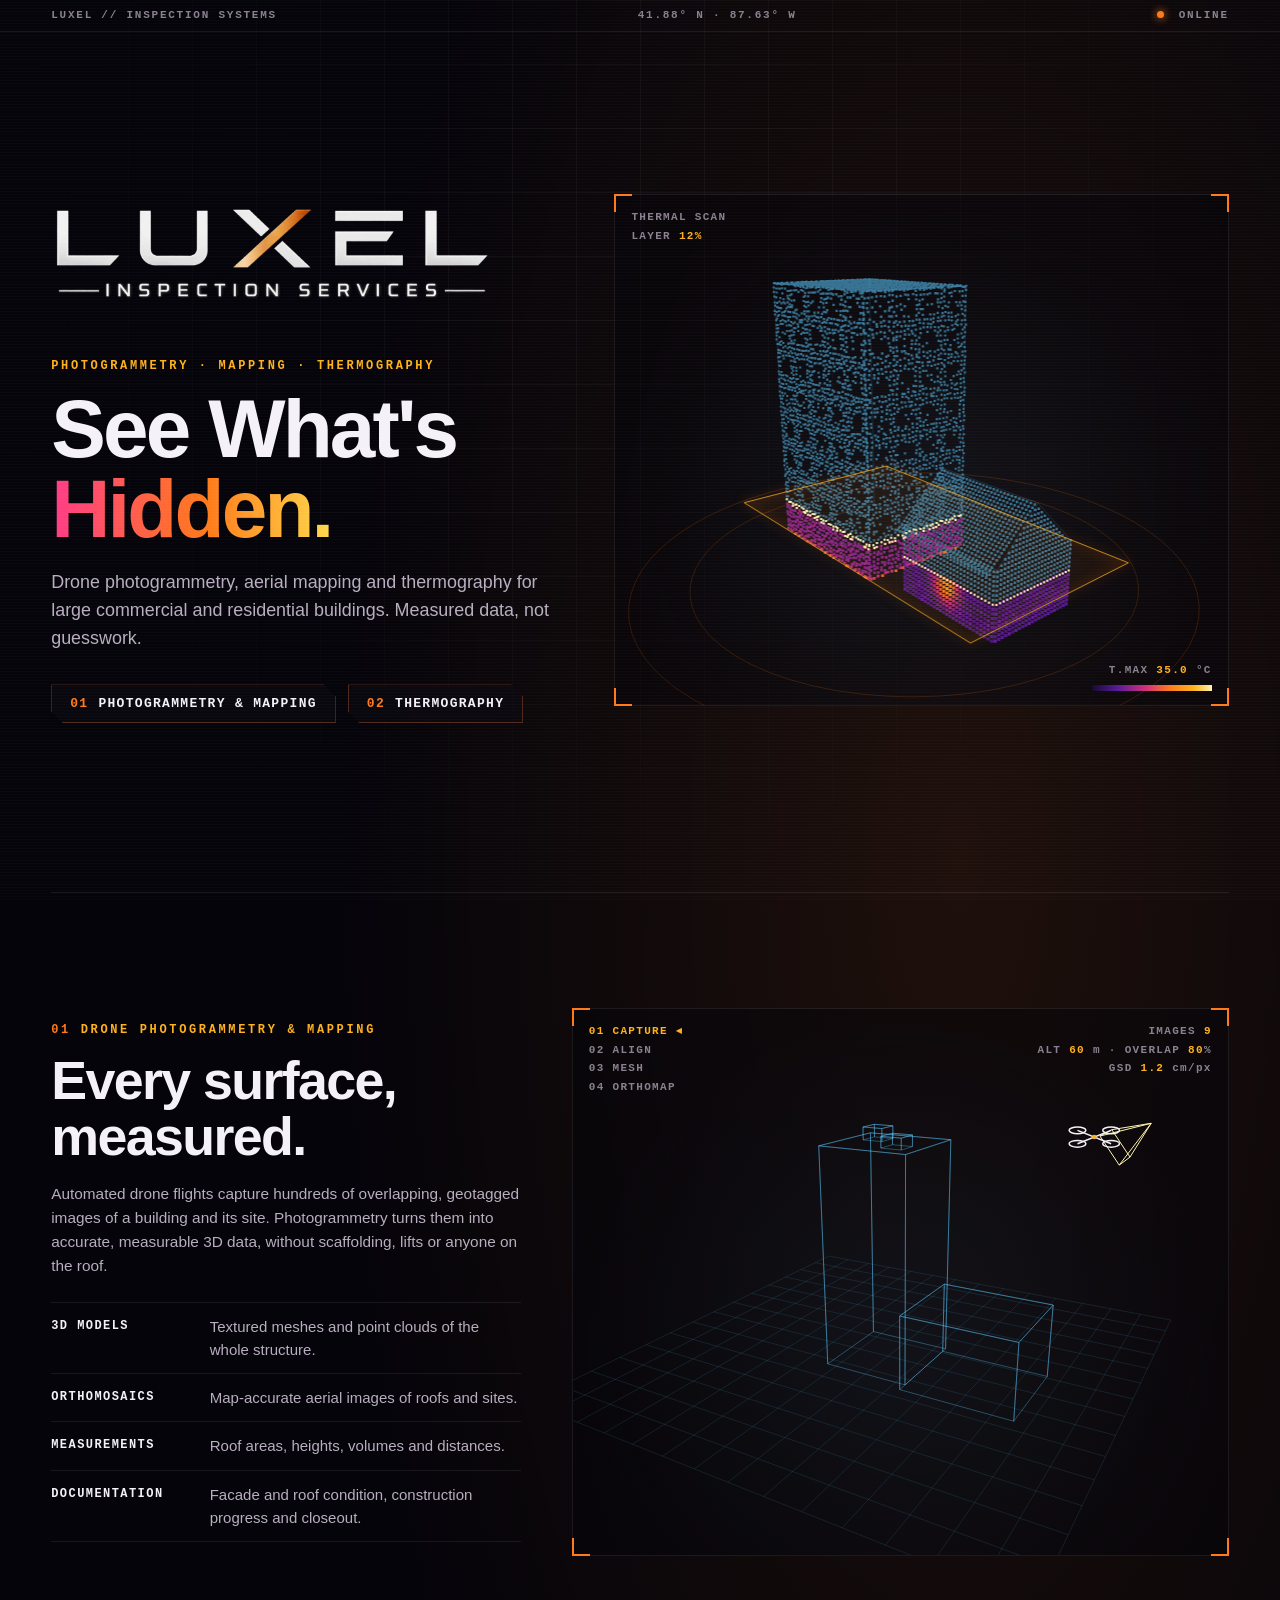
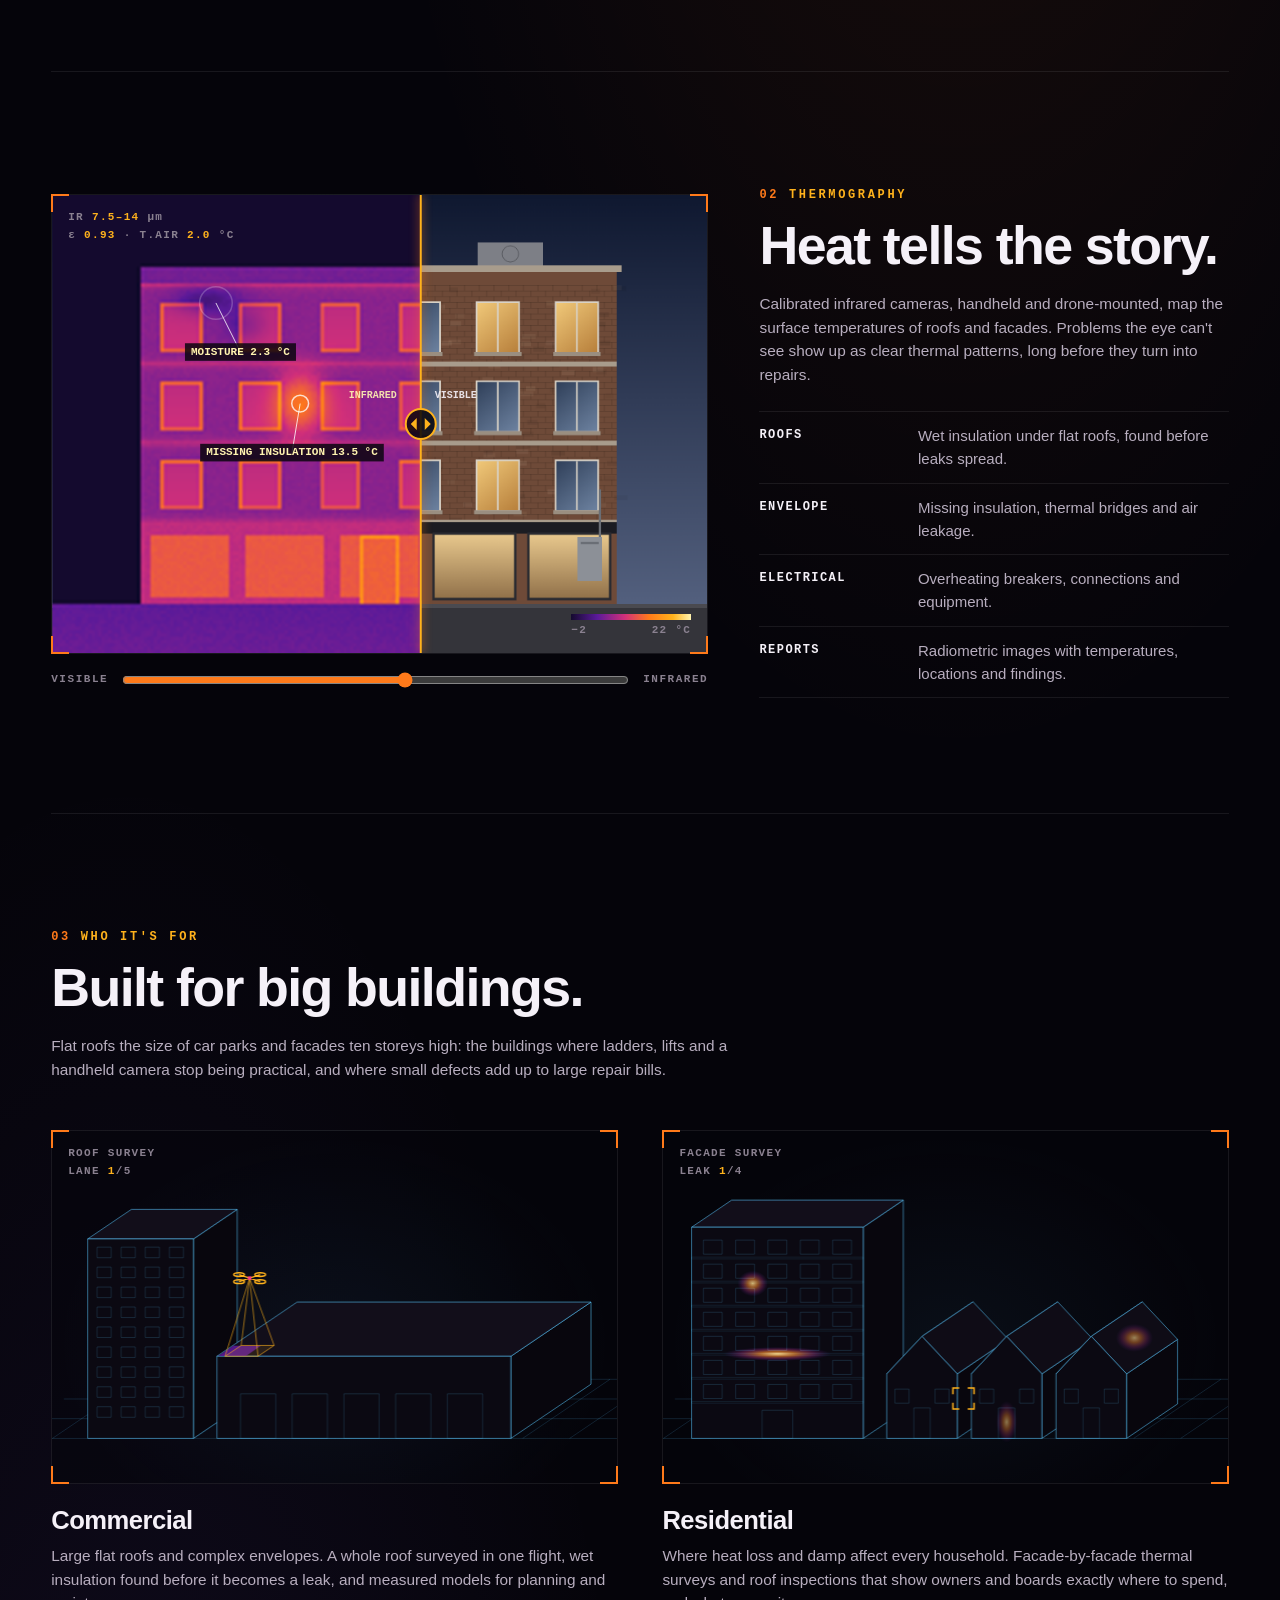
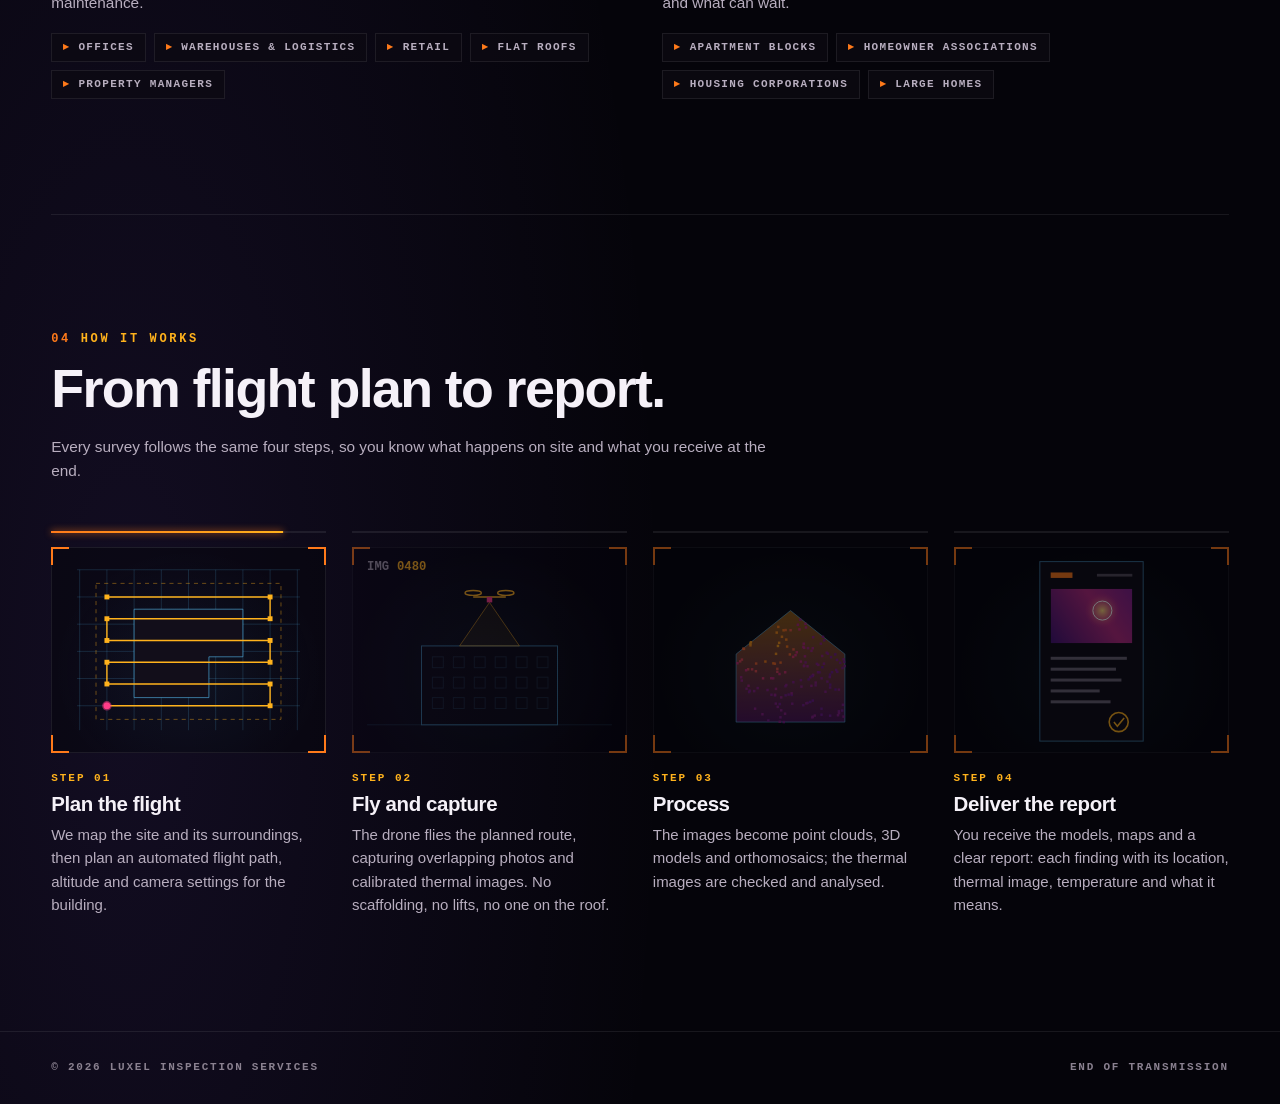
==== commit 9a23a956: "Merge branch 'feature/how-it-works': How it works section" ====
--- a/docs/index.html
+++ b/docs/index.html
@@ -139,7 +139,7 @@
         </section>
 
         <section class="audience" id="who" aria-labelledby="who-title">
-            <div class="audience-head">
+            <div class="section-head">
                 <p class="eyebrow"><span class="idx">03</span> Who it's for</p>
                 <h2 id="who-title">Built for big buildings.</h2>
                 <p>Flat roofs the size of car parks and facades ten storeys high: the buildings where ladders,
@@ -196,6 +196,74 @@
                 </article>
             </div>
         </section>
+
+        <section class="how" id="how" aria-labelledby="how-title">
+            <div class="section-head">
+                <p class="eyebrow"><span class="idx">04</span> How it works</p>
+                <h2 id="how-title">From flight plan to report.</h2>
+                <p>Every survey follows the same four steps, so you know what happens on site and what you
+                    receive at the end.</p>
+            </div>
+
+            <ol class="how-steps">
+                <li class="how-step">
+                    <i class="how-bar" aria-hidden="true"></i>
+                    <figure class="scene how-scene">
+                        <canvas id="how-plan" role="img"
+                            aria-label="A top-down site plan of an L-shaped building, with a back-and-forth flight path drawing itself over it and waypoints at each turn."></canvas>
+                        <div class="hud" aria-hidden="true">
+                            <i class="corner tl"></i><i class="corner tr"></i><i class="corner bl"></i><i class="corner br"></i>
+                        </div>
+                    </figure>
+                    <p class="how-num">STEP 01</p>
+                    <h3>Plan the flight</h3>
+                    <p>We map the site and its surroundings, then plan an automated flight path, altitude and camera
+                        settings for the building.</p>
+                </li>
+                <li class="how-step">
+                    <i class="how-bar" aria-hidden="true"></i>
+                    <figure class="scene how-scene">
+                        <canvas id="how-fly" role="img"
+                            aria-label="A drone flies back and forth over a building, its camera flashing as it takes photos while an image counter climbs."></canvas>
+                        <div class="hud" aria-hidden="true">
+                            <i class="corner tl"></i><i class="corner tr"></i><i class="corner bl"></i><i class="corner br"></i>
+                        </div>
+                    </figure>
+                    <p class="how-num">STEP 02</p>
+                    <h3>Fly and capture</h3>
+                    <p>The drone flies the planned route, capturing overlapping photos and calibrated thermal images.
+                        No scaffolding, no lifts, no one on the roof.</p>
+                </li>
+                <li class="how-step">
+                    <i class="how-bar" aria-hidden="true"></i>
+                    <figure class="scene how-scene">
+                        <canvas id="how-process" role="img"
+                            aria-label="Scattered points drift together into the shape of a building, which then fills with thermal colour."></canvas>
+                        <div class="hud" aria-hidden="true">
+                            <i class="corner tl"></i><i class="corner tr"></i><i class="corner bl"></i><i class="corner br"></i>
+                        </div>
+                    </figure>
+                    <p class="how-num">STEP 03</p>
+                    <h3>Process</h3>
+                    <p>The images become point clouds, 3D models and orthomosaics; the thermal images are checked and
+                        analysed.</p>
+                </li>
+                <li class="how-step">
+                    <i class="how-bar" aria-hidden="true"></i>
+                    <figure class="scene how-scene">
+                        <canvas id="how-report" role="img"
+                            aria-label="A report page fills in: a thermal image with a marked finding, lines of text, and a check mark."></canvas>
+                        <div class="hud" aria-hidden="true">
+                            <i class="corner tl"></i><i class="corner tr"></i><i class="corner bl"></i><i class="corner br"></i>
+                        </div>
+                    </figure>
+                    <p class="how-num">STEP 04</p>
+                    <h3>Deliver the report</h3>
+                    <p>You receive the models, maps and a clear report: each finding with its location, thermal image,
+                        temperature and what it means.</p>
+                </li>
+            </ol>
+        </section>
     </main>
 
     <footer class="site-footer">
--- a/docs/style.css
+++ b/docs/style.css
@@ -361,20 +361,21 @@
     cursor: pointer;
 }
 
-/* ---------- who it's for ---------- */
-.audience {
+/* ---------- who it's for, how it works ---------- */
+.audience,
+.how {
     width: min(100% - 2 * var(--gutter), var(--max));
     margin: 0 auto;
     padding: clamp(56px, 9vw, 120px) 0;
     border-top: 1px solid var(--line-soft);
 }
 
-.audience-head {
+.section-head {
     max-width: 46em;
     margin-bottom: clamp(28px, 4vw, 48px);
 }
 
-.audience-head > p:not(.eyebrow),
+.section-head > p:not(.eyebrow),
 .audience-panel > p {
     margin: 0 0 18px;
     color: var(--text-soft);
@@ -421,6 +422,67 @@
 .clients li::before {
     content: "▸ ";
     color: var(--orange);
+}
+
+.how-steps {
+    display: grid;
+    grid-template-columns: repeat(4, minmax(0, 1fr));
+    gap: clamp(16px, 2vw, 28px);
+    margin: 0;
+    padding: 0;
+    list-style: none;
+}
+
+.how-step {
+    position: relative;
+    padding-top: 16px;
+}
+
+/* A bar over each step that fills while the step is active (main.js sets --fill). */
+.how-bar {
+    position: absolute;
+    top: 0;
+    left: 0;
+    right: 0;
+    height: 2px;
+    background: var(--line-soft);
+}
+
+.how-bar::after {
+    content: "";
+    position: absolute;
+    inset: 0;
+    background: linear-gradient(90deg, var(--orange), var(--amber));
+    box-shadow: 0 0 8px var(--orange);
+    transform: scaleX(var(--fill, 1));
+    transform-origin: left;
+}
+
+.how-scene {
+    aspect-ratio: 4 / 3;
+    transition: opacity 0.4s;
+}
+
+.how-steps.is-running .how-step:not(.is-active) .how-scene {
+    opacity: 0.45;
+}
+
+.how-num {
+    margin: 18px 0 0;
+    font: 700 11px/1.4 var(--mono);
+    letter-spacing: 0.18em;
+    color: var(--amber);
+}
+
+.how-step h3 {
+    margin: 6px 0 8px;
+    font-size: clamp(19px, 1.6vw, 22px);
+}
+
+.how-step > p:last-child {
+    margin: 0;
+    color: var(--text-soft);
+    font-size: 15px;
 }
 
 /* ---------- 404 page ---------- */
@@ -454,6 +516,19 @@
 }
 
 /* ---------- narrow screens ---------- */
+@media (max-width: 1100px) {
+    .how-steps {
+        grid-template-columns: repeat(2, minmax(0, 1fr));
+        row-gap: 40px;
+    }
+}
+
+@media (max-width: 560px) {
+    .how-steps {
+        grid-template-columns: minmax(0, 1fr);
+    }
+}
+
 @media (max-width: 860px) {
     .hero,
     .service,
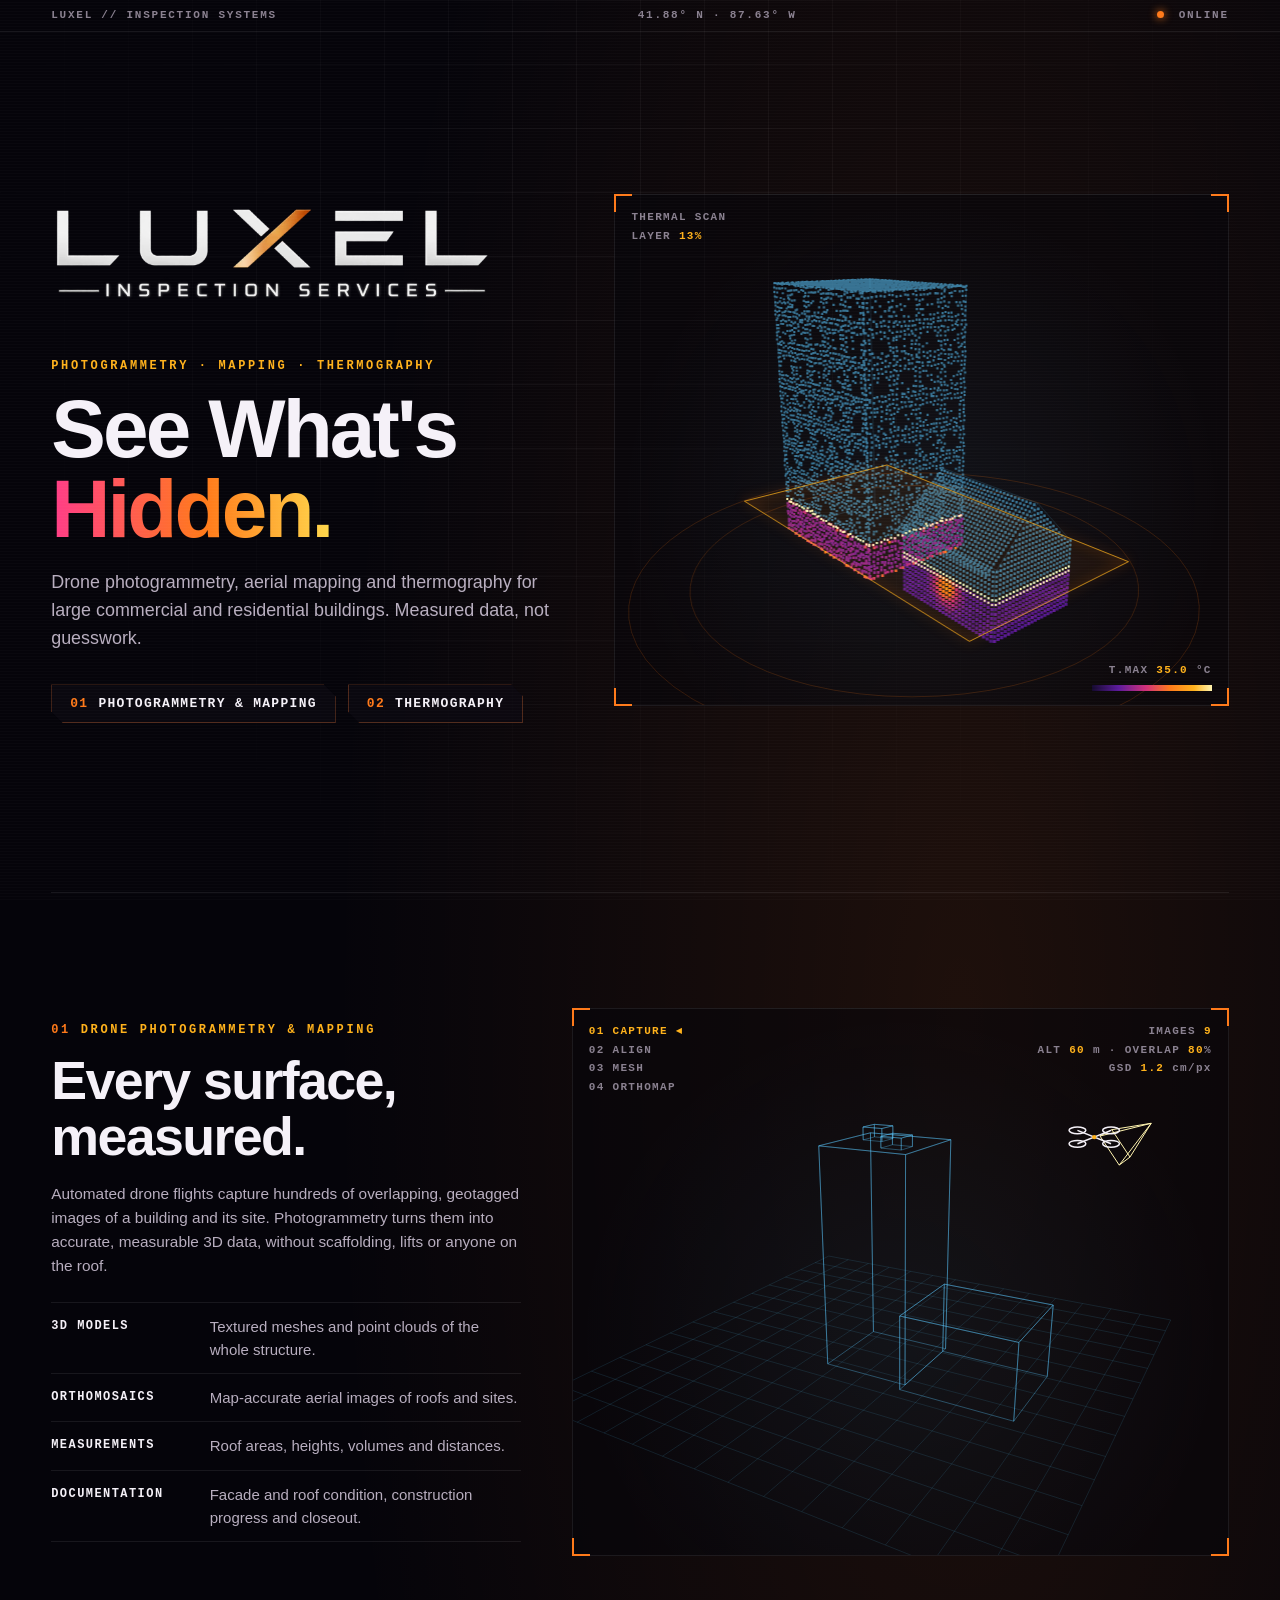
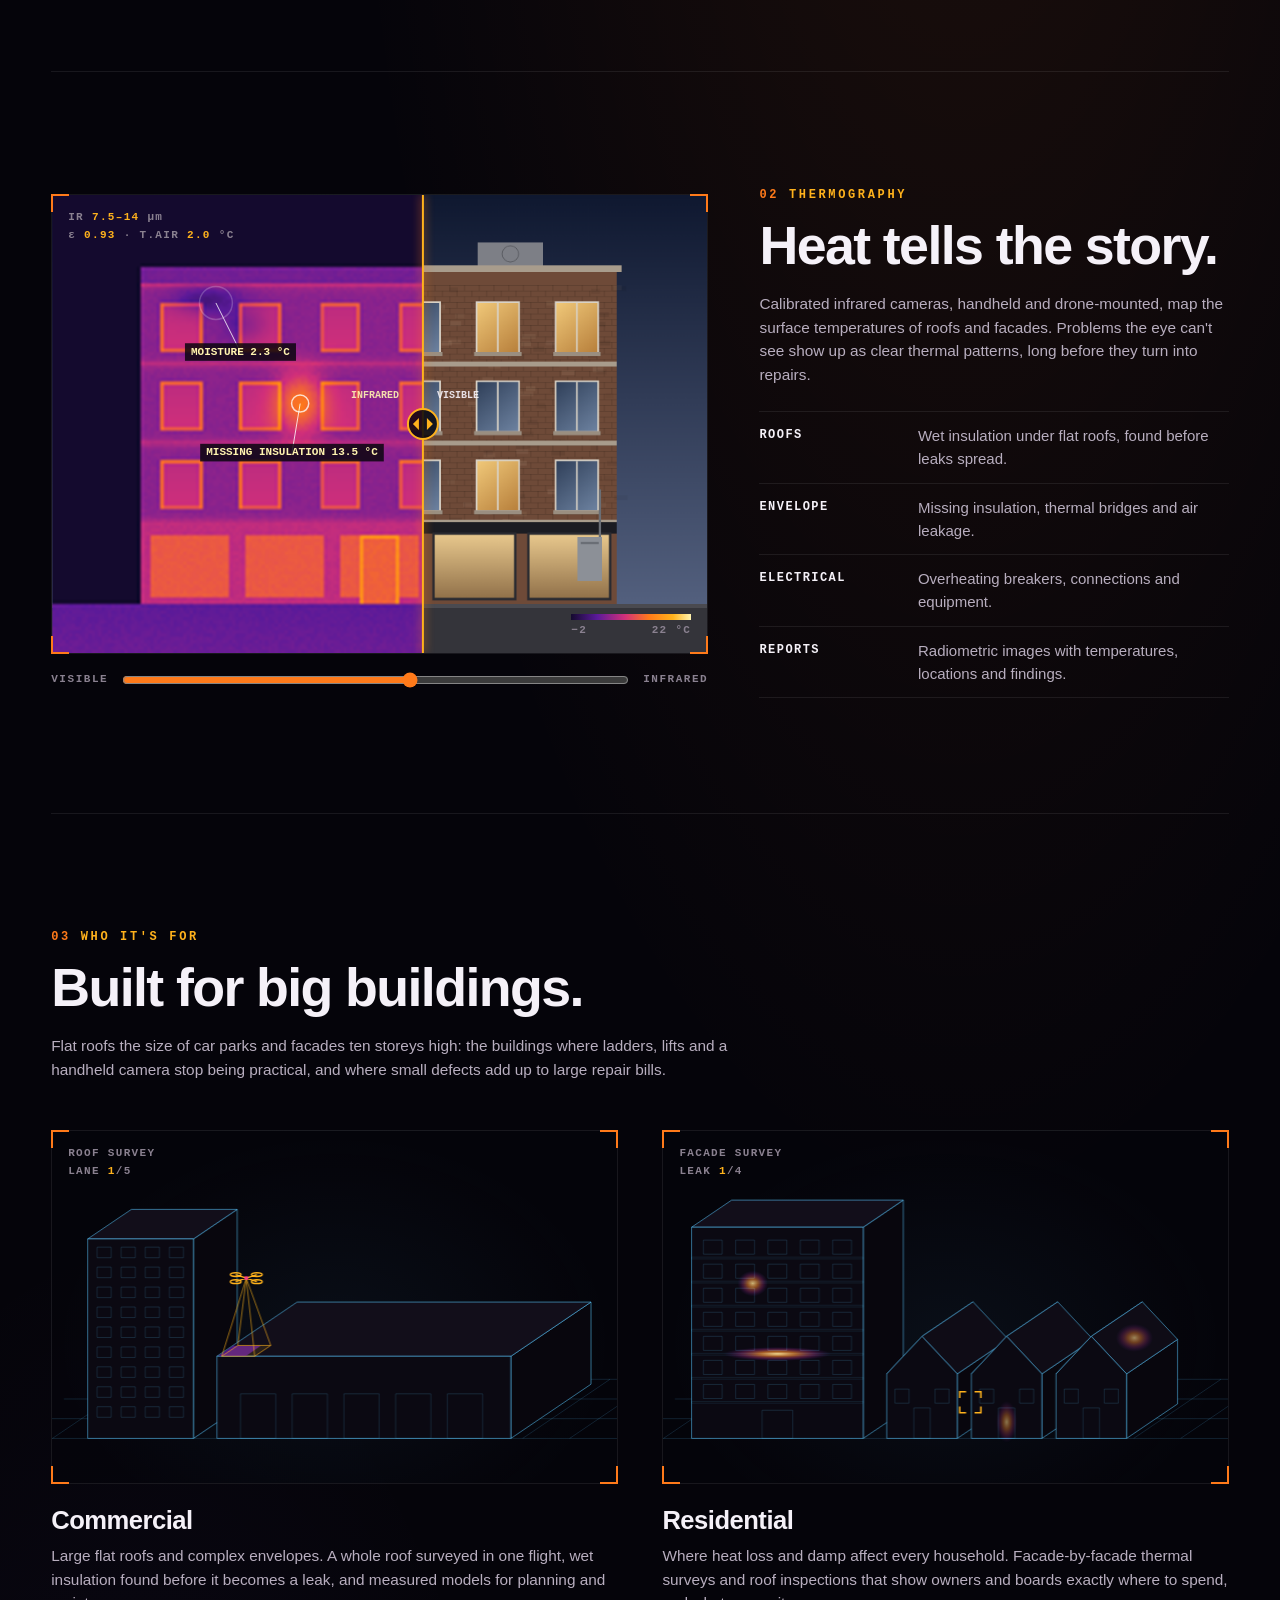
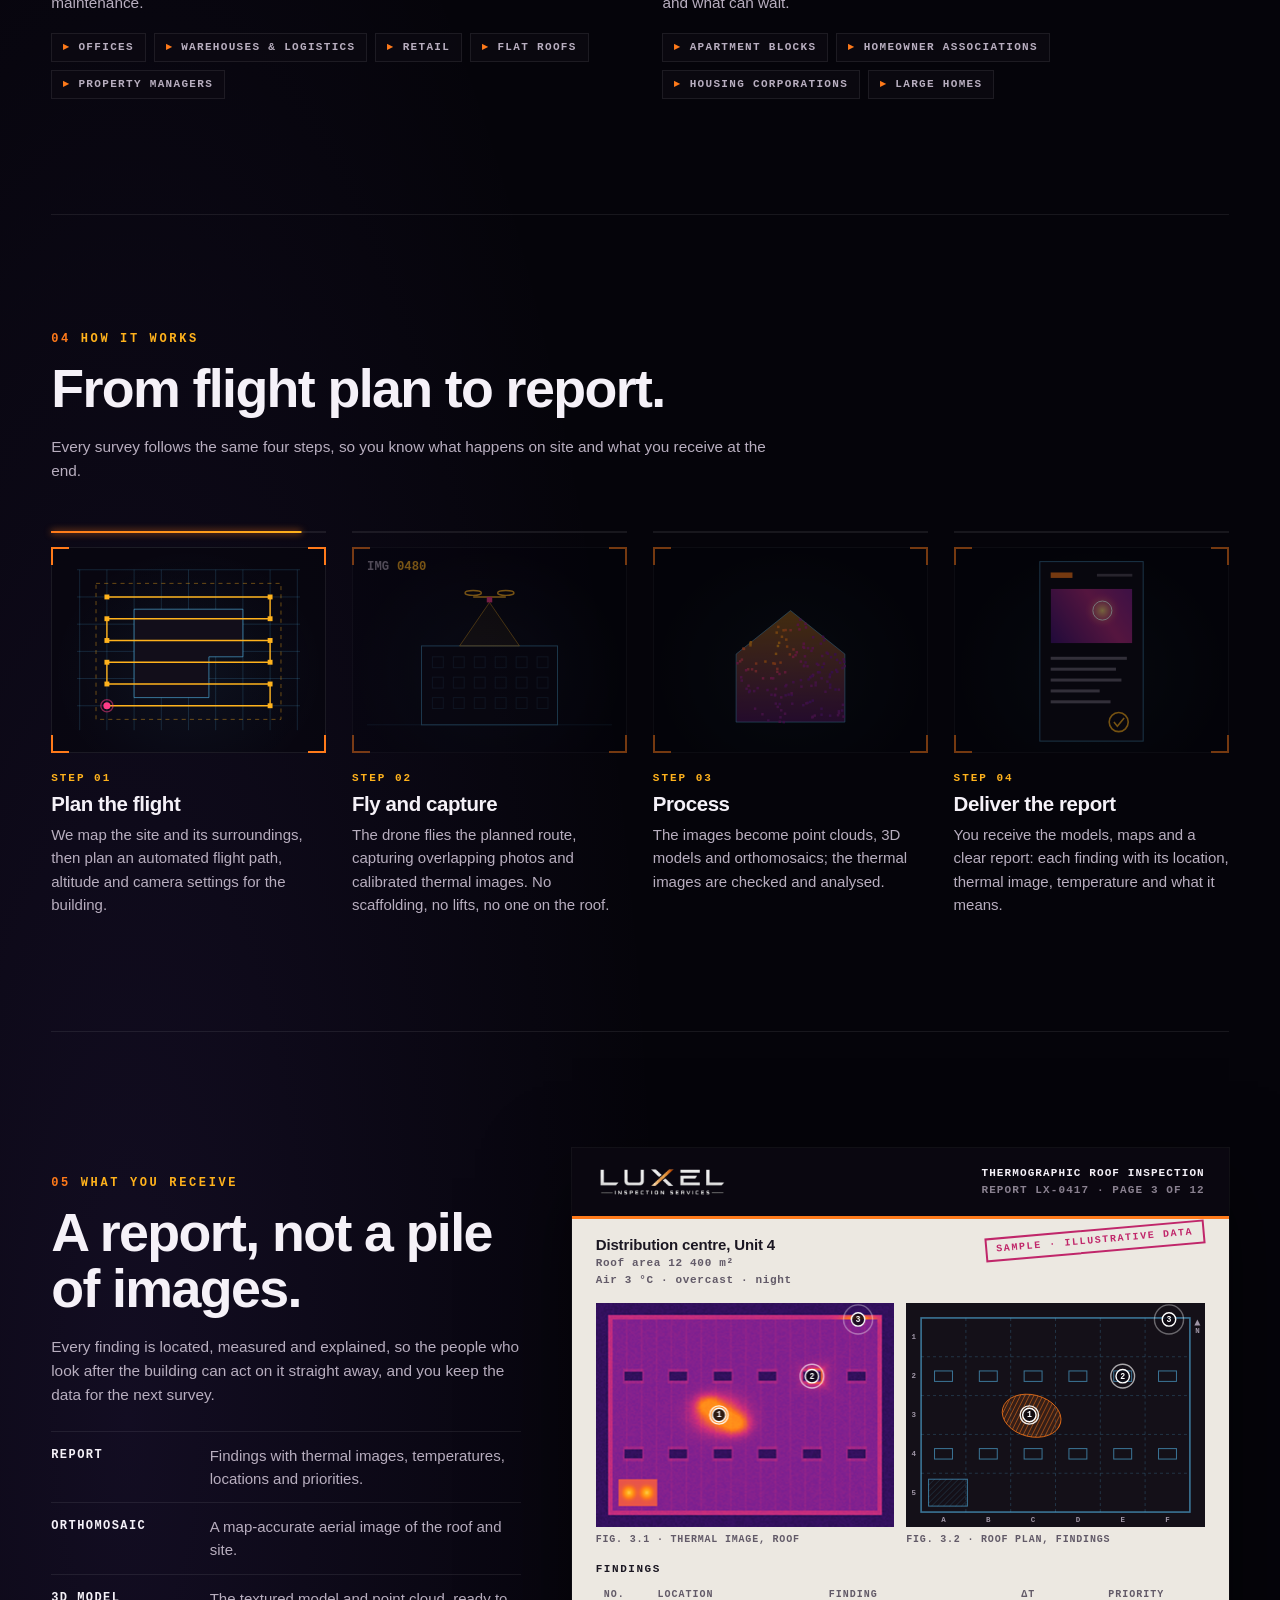
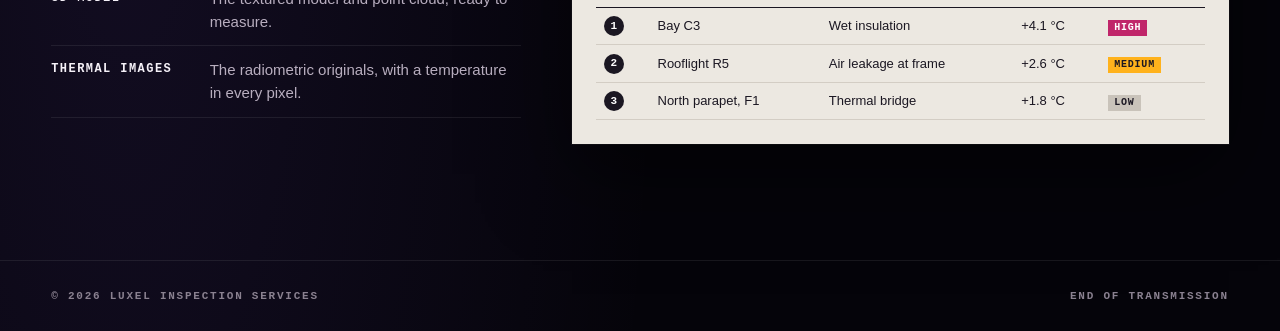
==== commit e61a2cc4: "Merge branch 'feature/deliverables': What you receive section with a sample report" ====
--- a/docs/index.html
+++ b/docs/index.html
@@ -264,6 +264,65 @@
                 </li>
             </ol>
         </section>
+
+        <section class="service deliver" id="deliverables" aria-labelledby="deliver-title">
+            <div class="service-text">
+                <p class="eyebrow"><span class="idx">05</span> What you receive</p>
+                <h2 id="deliver-title">A report, not a pile of images.</h2>
+                <p>Every finding is located, measured and explained, so the people who look after the building can
+                    act on it straight away, and you keep the data for the next survey.</p>
+                <ul class="specs">
+                    <li><b>Report</b> Findings with thermal images, temperatures, locations and priorities.</li>
+                    <li><b>Orthomosaic</b> A map-accurate aerial image of the roof and site.</li>
+                    <li><b>3D model</b> The textured model and point cloud, ready to measure.</li>
+                    <li><b>Thermal images</b> The radiometric originals, with a temperature in every pixel.</li>
+                </ul>
+            </div>
+
+            <article class="report" aria-label="Sample inspection report (illustrative data)">
+                <header class="report-head">
+                    <img src="assets/img/luxel-logo-700.webp" width="700" height="233" alt="Luxel">
+                    <div class="report-title">
+                        <span>Thermographic roof inspection</span>
+                        <span>Report LX-0417 · page 3 of 12</span>
+                    </div>
+                </header>
+                <div class="report-body">
+                    <span class="report-stamp" aria-hidden="true">Sample · illustrative data</span>
+                    <p class="report-meta">
+                        <span>Distribution centre, Unit 4</span>
+                        <span>Roof area 12 400 m²</span>
+                        <span>Air 3 °C · overcast · night</span>
+                    </p>
+                    <div class="report-figs">
+                        <figure>
+                            <canvas id="rep-ir" role="img"
+                                aria-label="A top-down thermal image of a flat warehouse roof with three numbered findings: a warm patch of wet insulation, a warm frame round a rooflight, and a warm strip along the north parapet."></canvas>
+                            <figcaption>Fig. 3.1 · Thermal image, roof</figcaption>
+                        </figure>
+                        <figure>
+                            <canvas id="rep-plan" role="img"
+                                aria-label="A roof plan with a grid of bays lettered A to F and numbered 1 to 5, rooflights, a plant deck, and the same three numbered findings."></canvas>
+                            <figcaption>Fig. 3.2 · Roof plan, findings</figcaption>
+                        </figure>
+                    </div>
+                    <table class="report-table">
+                        <caption>Findings</caption>
+                        <thead>
+                            <tr><th>No.</th><th>Location</th><th>Finding</th><th>ΔT</th><th>Priority</th></tr>
+                        </thead>
+                        <tbody>
+                            <tr data-finding="0" tabindex="0"><td><span class="badge">1</span></td><td>Bay C3</td>
+                                <td>Wet insulation</td><td>+4.1 °C</td><td><span class="prio high">High</span></td></tr>
+                            <tr data-finding="1" tabindex="0"><td><span class="badge">2</span></td><td>Rooflight R5</td>
+                                <td>Air leakage at frame</td><td>+2.6 °C</td><td><span class="prio med">Medium</span></td></tr>
+                            <tr data-finding="2" tabindex="0"><td><span class="badge">3</span></td><td>North parapet, F1</td>
+                                <td>Thermal bridge</td><td>+1.8 °C</td><td><span class="prio low">Low</span></td></tr>
+                        </tbody>
+                    </table>
+                </div>
+            </article>
+        </section>
     </main>
 
     <footer class="site-footer">
--- a/docs/style.css
+++ b/docs/style.css
@@ -485,6 +485,187 @@
     font-size: 15px;
 }
 
+/* ---------- what you receive: a sample report page ---------- */
+.report {
+    --ink: #1b1722;
+    --ink-soft: #625a68;
+    --rule: #d3cdc4;
+    position: relative;
+    background: #ece8e1;
+    color: var(--ink);
+    font-size: 13px;
+    line-height: 1.4;
+    box-shadow: 0 30px 80px rgba(0, 0, 0, 0.55), 0 0 0 1px rgba(255, 255, 255, 0.06);
+}
+
+.report-head {
+    display: flex;
+    align-items: center;
+    justify-content: space-between;
+    gap: 16px;
+    padding: 12px clamp(14px, 2vw, 24px);
+    background: #0a0710;
+    border-bottom: 3px solid var(--orange);
+}
+
+.report-head img {
+    width: clamp(96px, 12vw, 132px);
+    height: auto;
+}
+
+.report-title {
+    display: flex;
+    flex-direction: column;
+    gap: 2px;
+    text-align: right;
+    font: 700 11px/1.3 var(--mono);
+    letter-spacing: 0.1em;
+    text-transform: uppercase;
+    color: var(--text);
+}
+
+.report-title span + span {
+    font-weight: 600;
+    color: var(--text-dim);
+}
+
+.report-body {
+    position: relative;
+    padding: 16px clamp(14px, 2vw, 24px) clamp(16px, 2vw, 24px);
+}
+
+.report-stamp {
+    position: absolute;
+    top: 10px;
+    right: clamp(14px, 2vw, 24px);
+    z-index: 1;
+    padding: 5px 9px;
+    border: 2px solid #c0266a;
+    background: rgba(236, 232, 225, 0.85);
+    font: 800 10px/1 var(--mono);
+    letter-spacing: 0.16em;
+    text-transform: uppercase;
+    color: #c0266a;
+    transform: rotate(-5deg);
+}
+
+.report-meta {
+    display: flex;
+    flex-direction: column;
+    gap: 2px;
+    margin: 0 0 14px;
+    font: 600 11px/1.4 var(--mono);
+    letter-spacing: 0.06em;
+    color: var(--ink-soft);
+}
+
+.report-meta span:first-child {
+    font: 800 15px/1.3 var(--sans);
+    letter-spacing: -0.01em;
+    color: var(--ink);
+}
+
+.report-figs {
+    display: grid;
+    grid-template-columns: repeat(2, minmax(0, 1fr));
+    gap: 12px;
+    margin-bottom: 16px;
+}
+
+.report-figs figure {
+    margin: 0;
+}
+
+.report-figs canvas {
+    display: block;
+    width: 100%;
+    aspect-ratio: 4 / 3;
+    background: #141018;
+}
+
+.report-figs figcaption {
+    margin-top: 6px;
+    font: 600 10px/1.3 var(--mono);
+    letter-spacing: 0.08em;
+    text-transform: uppercase;
+    color: var(--ink-soft);
+}
+
+.report-table {
+    width: 100%;
+    border-collapse: collapse;
+}
+
+.report-table caption {
+    padding-bottom: 6px;
+    text-align: left;
+    font: 700 11px/1.3 var(--mono);
+    letter-spacing: 0.14em;
+    text-transform: uppercase;
+}
+
+.report-table th {
+    padding: 6px 8px;
+    border-bottom: 1.5px solid var(--ink);
+    text-align: left;
+    font: 700 10px/1.3 var(--mono);
+    letter-spacing: 0.1em;
+    text-transform: uppercase;
+    color: var(--ink-soft);
+}
+
+.report-table td {
+    padding: 8px;
+    border-bottom: 1px solid var(--rule);
+    vertical-align: middle;
+}
+
+.report-table td:nth-child(4) {
+    white-space: nowrap;
+}
+
+.report-table tbody tr {
+    cursor: pointer;
+    transition: background 0.2s;
+}
+
+.report-table tbody tr:hover,
+.report-table tbody tr.is-active {
+    background: rgba(255, 122, 26, 0.16);
+}
+
+.report-table tbody tr:focus-visible {
+    outline: 2px solid var(--orange);
+    outline-offset: -2px;
+}
+
+.badge {
+    display: inline-grid;
+    place-items: center;
+    width: 20px;
+    height: 20px;
+    border-radius: 50%;
+    background: var(--ink);
+    color: #fff;
+    font: 700 11px/1 var(--mono);
+}
+
+.is-active .badge {
+    background: var(--orange);
+}
+
+.prio {
+    display: inline-block;
+    padding: 3px 6px;
+    font: 700 10px/1 var(--mono);
+    letter-spacing: 0.08em;
+    text-transform: uppercase;
+}
+
+.prio.high { background: #c0266a; color: #fff; }
+.prio.med { background: var(--amber); color: var(--ink); }
+.prio.low { background: #c9c3ba; color: var(--ink); }
+
 /* ---------- 404 page ---------- */
 .lost {
     display: flex;
@@ -561,6 +742,29 @@
         font-size: 10px;
     }
 
+    .report-figs {
+        grid-template-columns: minmax(0, 1fr);
+    }
+
+    .report-stamp {
+        position: static;
+        display: inline-block;
+        margin: 0 0 12px;
+    }
+
+    .report-title span + span {
+        display: none;
+    }
+
+    .report-table {
+        font-size: 12px;
+    }
+
+    .report-table th,
+    .report-table td {
+        padding: 6px 4px;
+    }
+
     .ramp,
     .ramp-scale {
         width: 80px;
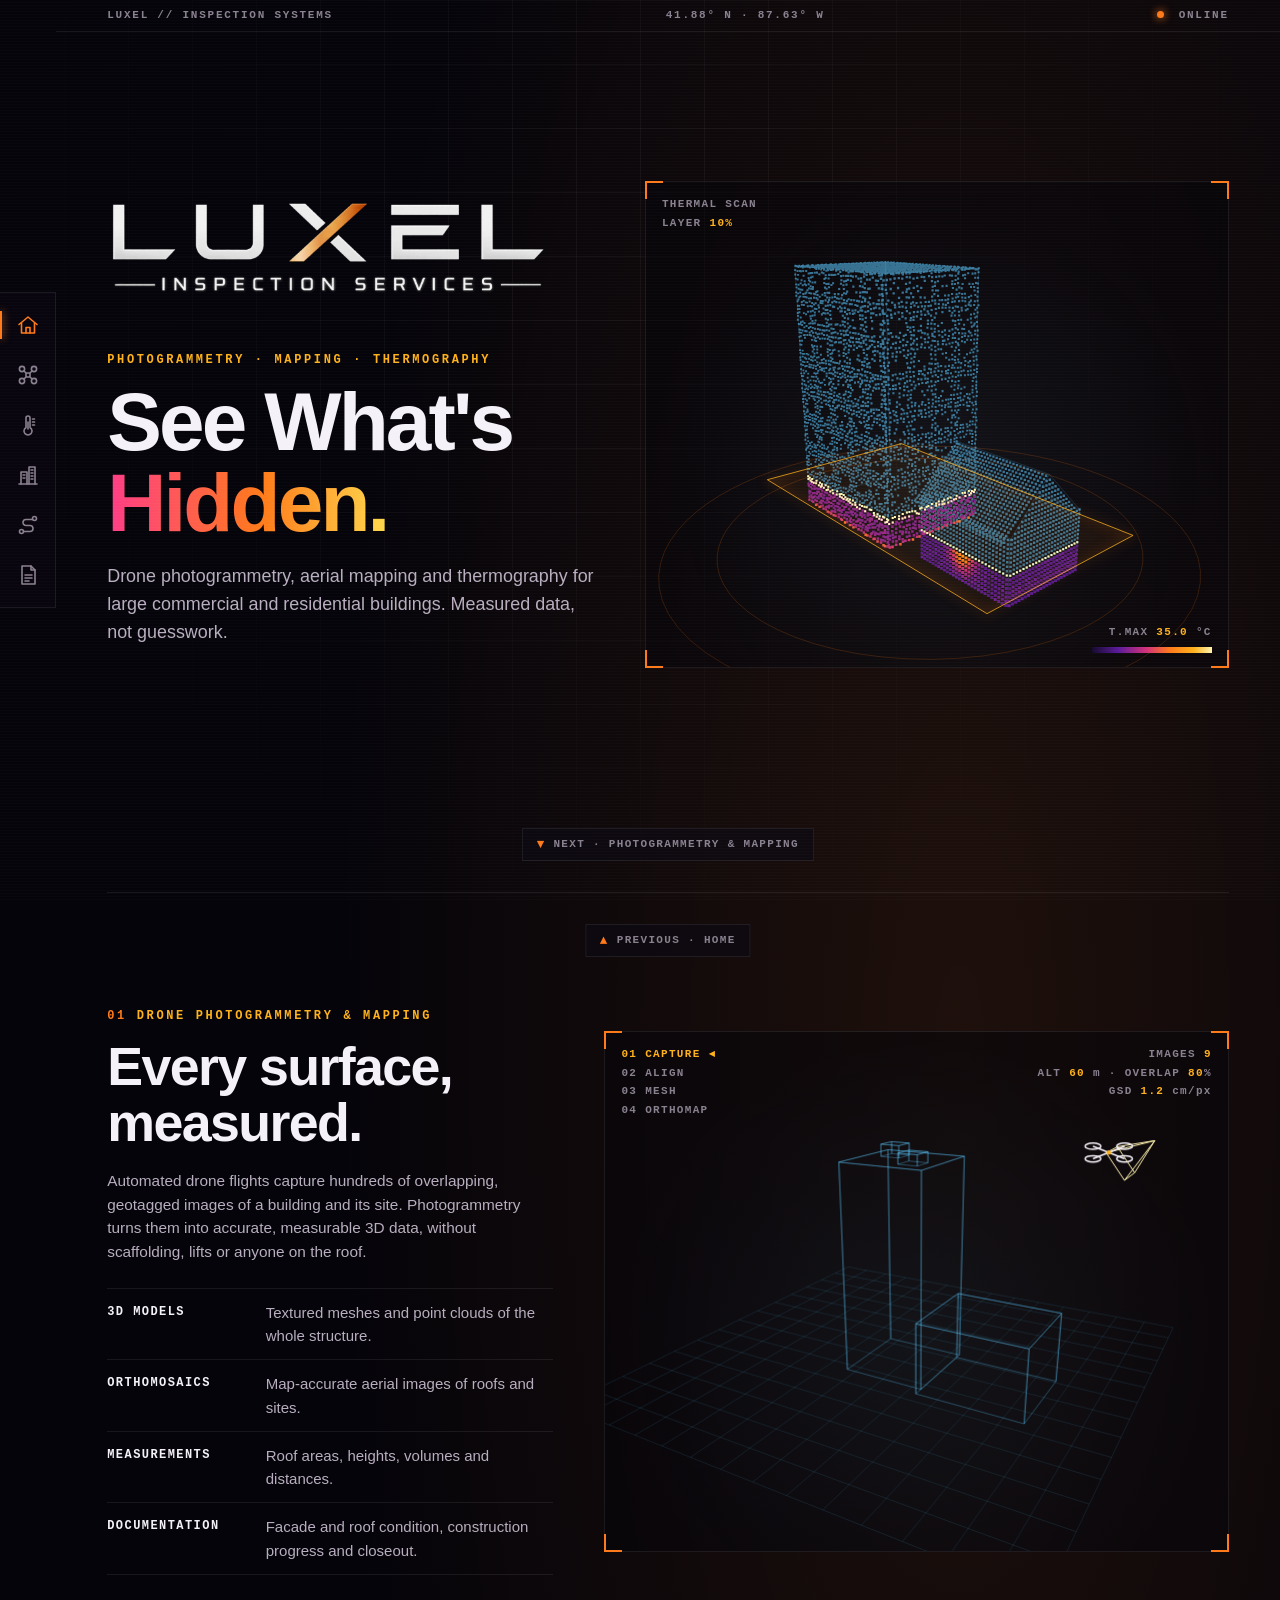
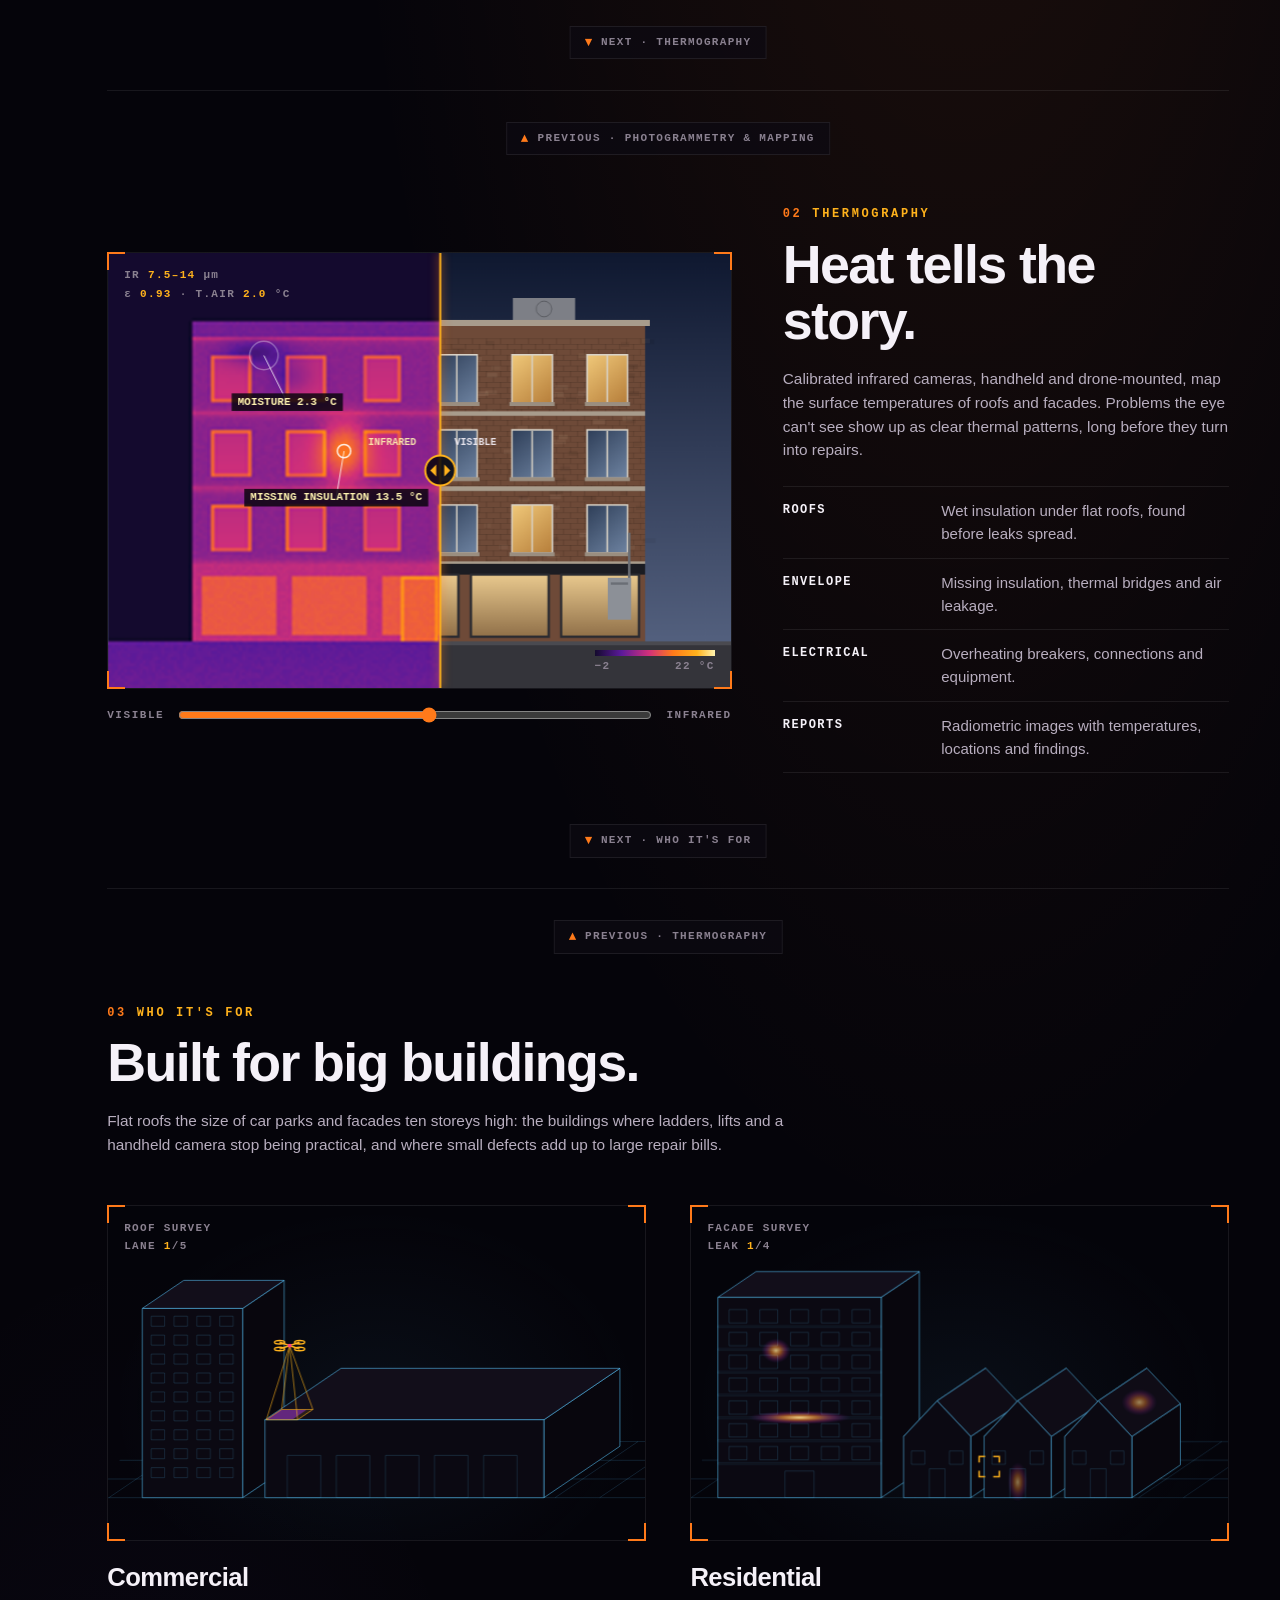
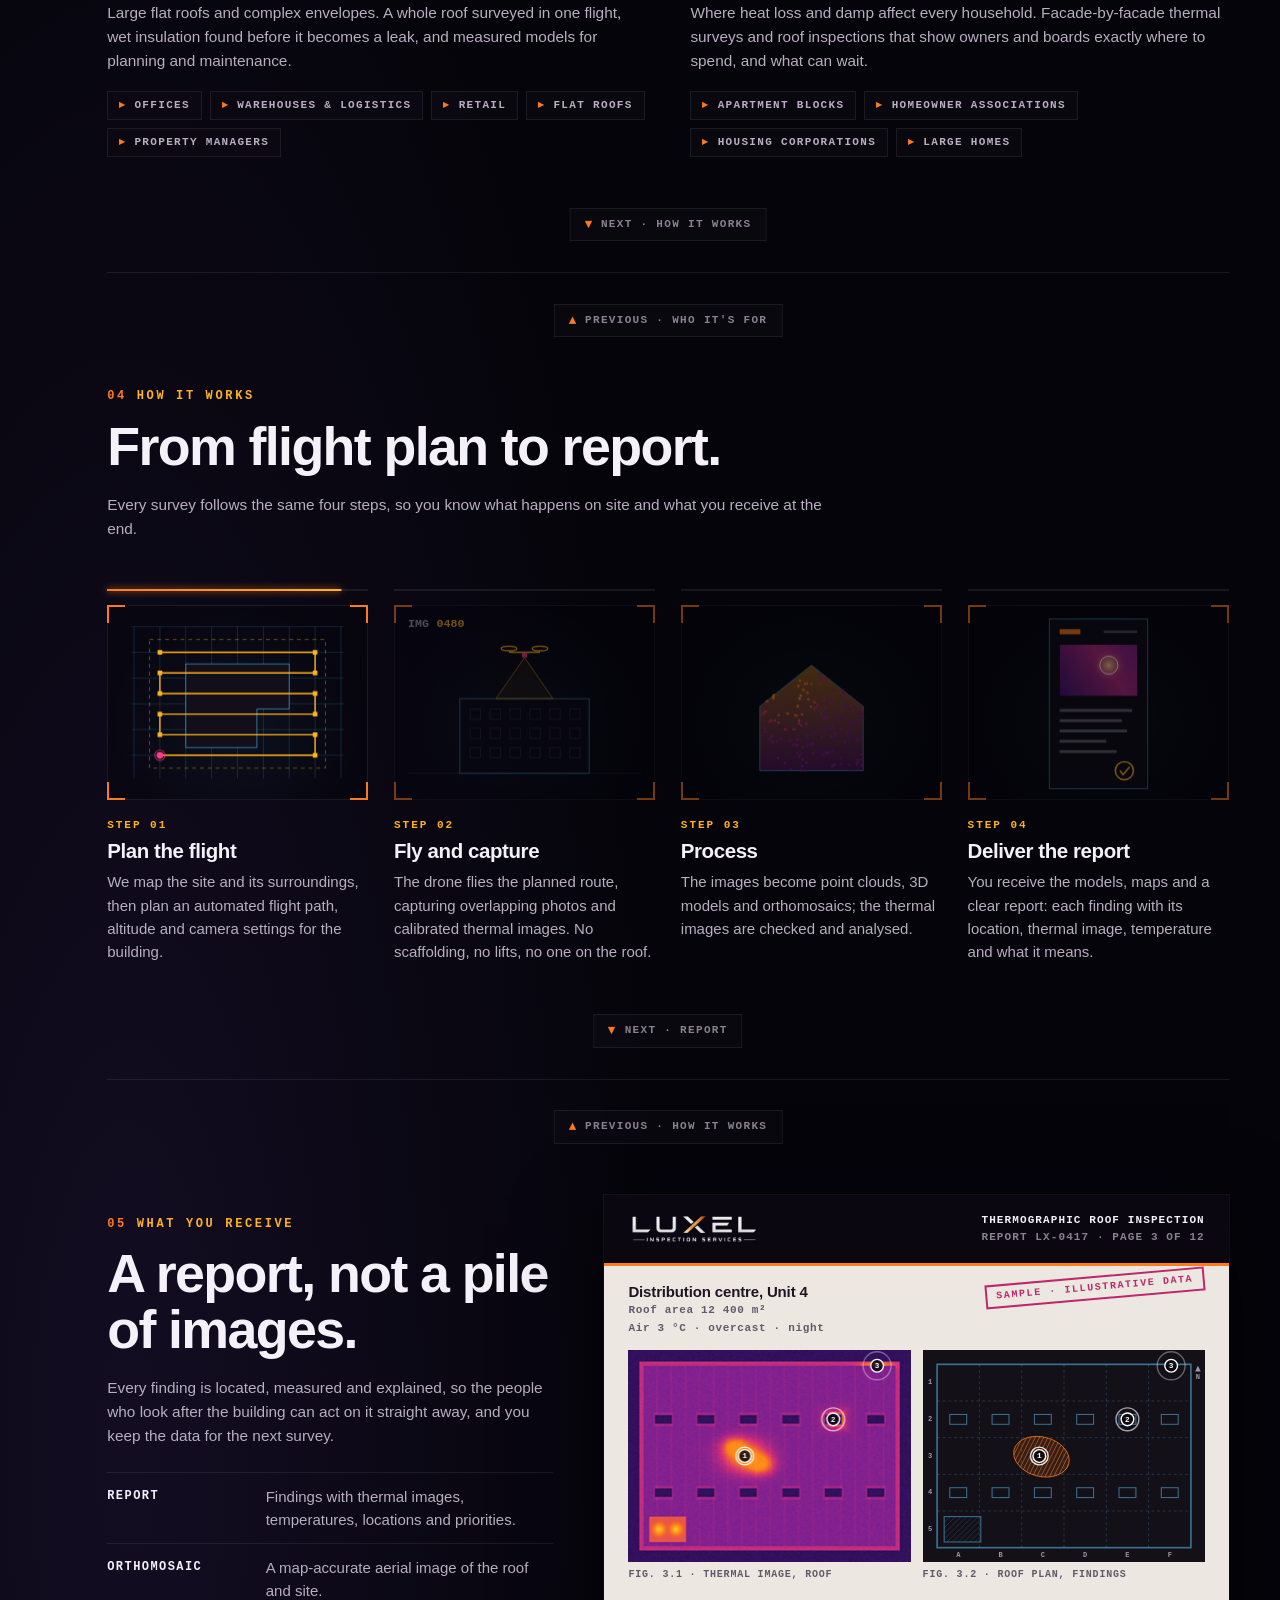
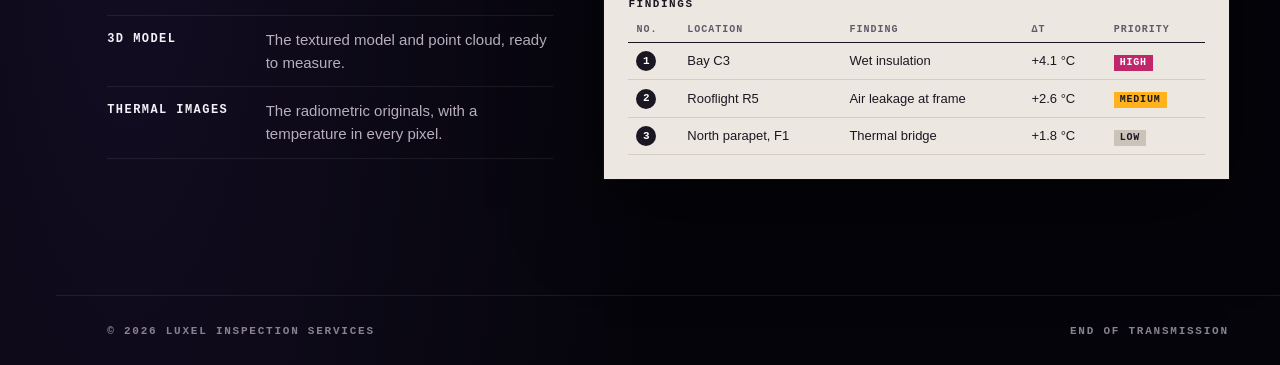
==== commit f6ffab8f: "Merge branch 'feature/section-nav': section rail and next/previous links" ====
--- a/docs/index.html
+++ b/docs/index.html
@@ -23,15 +23,38 @@
     <script src="main.js" defer></script>
 </head>
 
-<body>
+<body class="has-rail">
     <div class="hud-bar" aria-hidden="true">
         <span>LUXEL // INSPECTION SYSTEMS</span>
         <span class="hud-bar-mid">41.88° N · 87.63° W</span>
         <span><i class="dot"></i> ONLINE</span>
     </div>
 
+    <nav class="rail" aria-label="Sections">
+        <ul>
+            <li><a href="#top" data-rail="top" aria-current="location">
+                    <svg viewBox="0 0 24 24" aria-hidden="true"><path d="M3 11.5 12 4l9 7.5"/><path d="M5.5 10v10h13V10"/><path d="M10 20v-5.5h4V20"/></svg>
+                    <span class="rail-label">Home</span></a></li>
+            <li><a href="#photogrammetry" data-rail="photogrammetry">
+                    <svg viewBox="0 0 24 24" aria-hidden="true"><circle cx="6" cy="6" r="2.6"/><circle cx="18" cy="6" r="2.6"/><circle cx="6" cy="18" r="2.6"/><circle cx="18" cy="18" r="2.6"/><path d="M8 8l2.2 2.2M16 8l-2.2 2.2M8 16l2.2-2.2M16 16l-2.2-2.2"/><rect x="10" y="10" width="4" height="4" rx="1"/></svg>
+                    <span class="rail-label">Photogrammetry &amp; Mapping</span></a></li>
+            <li><a href="#thermography" data-rail="thermography">
+                    <svg viewBox="0 0 24 24" aria-hidden="true"><path d="M10 14.5V5a2 2 0 0 1 4 0v9.5a4 4 0 1 1-4 0z"/><path d="M12 9v7"/><path d="M16.5 6h2M16.5 9h2M16.5 12h2"/></svg>
+                    <span class="rail-label">Thermography</span></a></li>
+            <li><a href="#who" data-rail="who">
+                    <svg viewBox="0 0 24 24" aria-hidden="true"><path d="M3 21h18"/><path d="M5 21V9h6v12"/><path d="M13 21V4h6v17"/><path d="M7 12h2M7 15h2M15 7h2M15 10h2M15 13h2M15 16h2"/></svg>
+                    <span class="rail-label">Who it's for</span></a></li>
+            <li><a href="#how" data-rail="how">
+                    <svg viewBox="0 0 24 24" aria-hidden="true"><circle cx="5.5" cy="18.5" r="2"/><circle cx="18.5" cy="5.5" r="2"/><path d="M7.5 18.5H14a3 3 0 0 0 0-6h-4a3 3 0 0 1 0-6h6.5"/></svg>
+                    <span class="rail-label">How it works</span></a></li>
+            <li><a href="#deliverables" data-rail="deliverables">
+                    <svg viewBox="0 0 24 24" aria-hidden="true"><path d="M6 3h9l4 4v14H6z"/><path d="M15 3v4h4"/><path d="M9 12h7M9 15h7M9 18h4"/></svg>
+                    <span class="rail-label">Report</span></a></li>
+        </ul>
+    </nav>
+
     <main>
-        <section class="hero" aria-labelledby="hero-title">
+        <section class="hero" id="top" aria-labelledby="hero-title">
             <div class="hero-text">
                 <img class="logo" src="assets/img/luxel-logo-700.webp"
                     srcset="assets/img/luxel-logo-700.webp 1x, assets/img/luxel-logo-1400.webp 2x" width="700"
@@ -40,10 +63,6 @@
                 <h1 id="hero-title">See What's <span class="hot">Hidden.</span></h1>
                 <p class="lede">Drone photogrammetry, aerial mapping and thermography for large commercial and
                     residential buildings. Measured data, not guesswork.</p>
-                <nav class="hero-links" aria-label="Services">
-                    <a href="#photogrammetry"><span>01</span> Photogrammetry &amp; Mapping</a>
-                    <a href="#thermography"><span>02</span> Thermography</a>
-                </nav>
             </div>
 
             <figure class="scene hero-scene">
@@ -61,9 +80,11 @@
                     </div>
                 </div>
             </figure>
+            <a class="step-link next" href="#photogrammetry"><span aria-hidden="true">▾</span> Next · Photogrammetry &amp; Mapping</a>
         </section>
 
         <section class="service" id="photogrammetry" aria-labelledby="pg-title">
+            <a class="step-link prev" href="#top"><span aria-hidden="true">▴</span> Previous · Home</a>
             <div class="service-text">
                 <p class="eyebrow"><span class="idx">01</span> Drone photogrammetry &amp; mapping</p>
                 <h2 id="pg-title">Every surface, measured.</h2>
@@ -96,9 +117,11 @@
                     </div>
                 </div>
             </figure>
+            <a class="step-link next" href="#thermography"><span aria-hidden="true">▾</span> Next · Thermography</a>
         </section>
 
         <section class="service flip" id="thermography" aria-labelledby="ir-title">
+            <a class="step-link prev" href="#photogrammetry"><span aria-hidden="true">▴</span> Previous · Photogrammetry &amp; Mapping</a>
             <div class="service-text">
                 <p class="eyebrow"><span class="idx">02</span> Thermography</p>
                 <h2 id="ir-title">Heat tells the story.</h2>
@@ -136,9 +159,11 @@
                     <span>Infrared</span>
                 </label>
             </div>
+            <a class="step-link next" href="#who"><span aria-hidden="true">▾</span> Next · Who it's for</a>
         </section>
 
         <section class="audience" id="who" aria-labelledby="who-title">
+            <a class="step-link prev" href="#thermography"><span aria-hidden="true">▴</span> Previous · Thermography</a>
             <div class="section-head">
                 <p class="eyebrow"><span class="idx">03</span> Who it's for</p>
                 <h2 id="who-title">Built for big buildings.</h2>
@@ -195,9 +220,11 @@
                     </ul>
                 </article>
             </div>
+            <a class="step-link next" href="#how"><span aria-hidden="true">▾</span> Next · How it works</a>
         </section>
 
         <section class="how" id="how" aria-labelledby="how-title">
+            <a class="step-link prev" href="#who"><span aria-hidden="true">▴</span> Previous · Who it's for</a>
             <div class="section-head">
                 <p class="eyebrow"><span class="idx">04</span> How it works</p>
                 <h2 id="how-title">From flight plan to report.</h2>
@@ -263,9 +290,11 @@
                         temperature and what it means.</p>
                 </li>
             </ol>
+            <a class="step-link next" href="#deliverables"><span aria-hidden="true">▾</span> Next · Report</a>
         </section>
 
         <section class="service deliver" id="deliverables" aria-labelledby="deliver-title">
+            <a class="step-link prev" href="#how"><span aria-hidden="true">▴</span> Previous · How it works</a>
             <div class="service-text">
                 <p class="eyebrow"><span class="idx">05</span> What you receive</p>
                 <h2 id="deliver-title">A report, not a pile of images.</h2>
--- a/docs/style.css
+++ b/docs/style.css
@@ -20,6 +20,7 @@
     --mono: ui-monospace, "SF Mono", "Cascadia Mono", "Roboto Mono", Consolas, monospace;
     --gutter: clamp(16px, 4vw, 56px);
     --max: 1320px;
+    --rail: 56px;
 }
 
 *,
@@ -78,6 +79,149 @@
     outline-offset: 3px;
 }
 
+/* The section rail sits in a strip on the left; the page keeps clear of it. */
+body.has-rail {
+    padding-left: var(--rail);
+}
+
+/* ---------- section rail ---------- */
+.rail {
+    position: fixed;
+    top: 50%;
+    left: 0;
+    z-index: 40;
+    width: var(--rail);
+    transform: translateY(-50%);
+}
+
+.rail ul {
+    display: flex;
+    flex-direction: column;
+    gap: 6px;
+    margin: 0;
+    padding: 10px 0;
+    list-style: none;
+    border: 1px solid var(--line-soft);
+    border-left: 0;
+    background: rgba(10, 7, 16, 0.82);
+    backdrop-filter: blur(6px);
+}
+
+.rail a {
+    position: relative;
+    display: grid;
+    place-items: center;
+    height: 44px;
+    color: var(--text-dim);
+    text-decoration: none;
+    transition: color 0.2s;
+}
+
+.rail svg {
+    width: 24px;
+    height: 24px;
+    fill: none;
+    stroke: currentColor;
+    stroke-width: 1.6;
+    stroke-linecap: round;
+    stroke-linejoin: round;
+}
+
+.rail a:hover,
+.rail a:focus-visible {
+    color: var(--text);
+}
+
+.rail a[aria-current] {
+    color: var(--orange);
+}
+
+.rail a[aria-current]::before {
+    content: "";
+    position: absolute;
+    top: 8px;
+    bottom: 8px;
+    left: 0;
+    width: 2px;
+    background: var(--orange);
+    box-shadow: 0 0 8px var(--orange);
+}
+
+.rail a:focus-visible {
+    outline-offset: -4px;
+}
+
+/* The label pops out to the right of its icon on hover or keyboard focus. */
+.rail-label {
+    position: absolute;
+    top: 50%;
+    left: calc(100% + 6px);
+    padding: 9px 12px;
+    border: 1px solid var(--line);
+    background: rgba(10, 7, 16, 0.94);
+    font: 700 11px/1 var(--mono);
+    letter-spacing: 0.12em;
+    text-transform: uppercase;
+    white-space: nowrap;
+    color: var(--text);
+    opacity: 0;
+    pointer-events: none;
+    transform: translate(-8px, -50%);
+    transition: opacity 0.2s, transform 0.2s;
+}
+
+.rail a:hover .rail-label,
+.rail a:focus-visible .rail-label {
+    opacity: 1;
+    transform: translate(0, -50%);
+}
+
+/* ---------- next / previous section links ---------- */
+.hero,
+.service,
+.audience,
+.how {
+    position: relative;
+}
+
+.step-link {
+    position: absolute;
+    left: 50%;
+    display: inline-flex;
+    align-items: center;
+    gap: 8px;
+    max-width: 100%;
+    padding: 8px 14px;
+    border: 1px solid var(--line-soft);
+    background: var(--panel);
+    font: 700 11px/1.2 var(--mono);
+    letter-spacing: 0.12em;
+    text-transform: uppercase;
+    white-space: nowrap;
+    text-decoration: none;
+    color: var(--text-dim);
+    transform: translateX(-50%);
+    transition: color 0.2s, border-color 0.2s;
+}
+
+.step-link span {
+    color: var(--orange);
+    font-size: 13px;
+}
+
+.step-link:hover {
+    color: var(--text);
+    border-color: var(--orange);
+}
+
+.step-link.prev {
+    top: clamp(12px, 2.4vw, 36px);
+}
+
+.step-link.next {
+    bottom: clamp(12px, 2.4vw, 36px);
+}
+
 /* ---------- top HUD bar ---------- */
 .hud-bar {
     display: flex;
@@ -116,7 +260,7 @@
     width: min(100% - 2 * var(--gutter), var(--max));
     min-height: calc(100vh - 40px);
     margin: 0 auto;
-    padding: 40px 0 64px;
+    padding: 40px 0 clamp(84px, 9vw, 120px);
 }
 
 .logo {
@@ -738,6 +882,30 @@
 }
 
 @media (max-width: 480px) {
+    :root {
+        --rail: 44px;
+    }
+
+    .rail a {
+        height: 40px;
+    }
+
+    .rail svg {
+        width: 21px;
+        height: 21px;
+    }
+
+    .hud-bar {
+        font-size: 10px;
+        letter-spacing: 0.1em;
+    }
+
+    .step-link {
+        padding: 7px 10px;
+        font-size: 10px;
+        letter-spacing: 0.08em;
+    }
+
     .hud {
         font-size: 10px;
     }
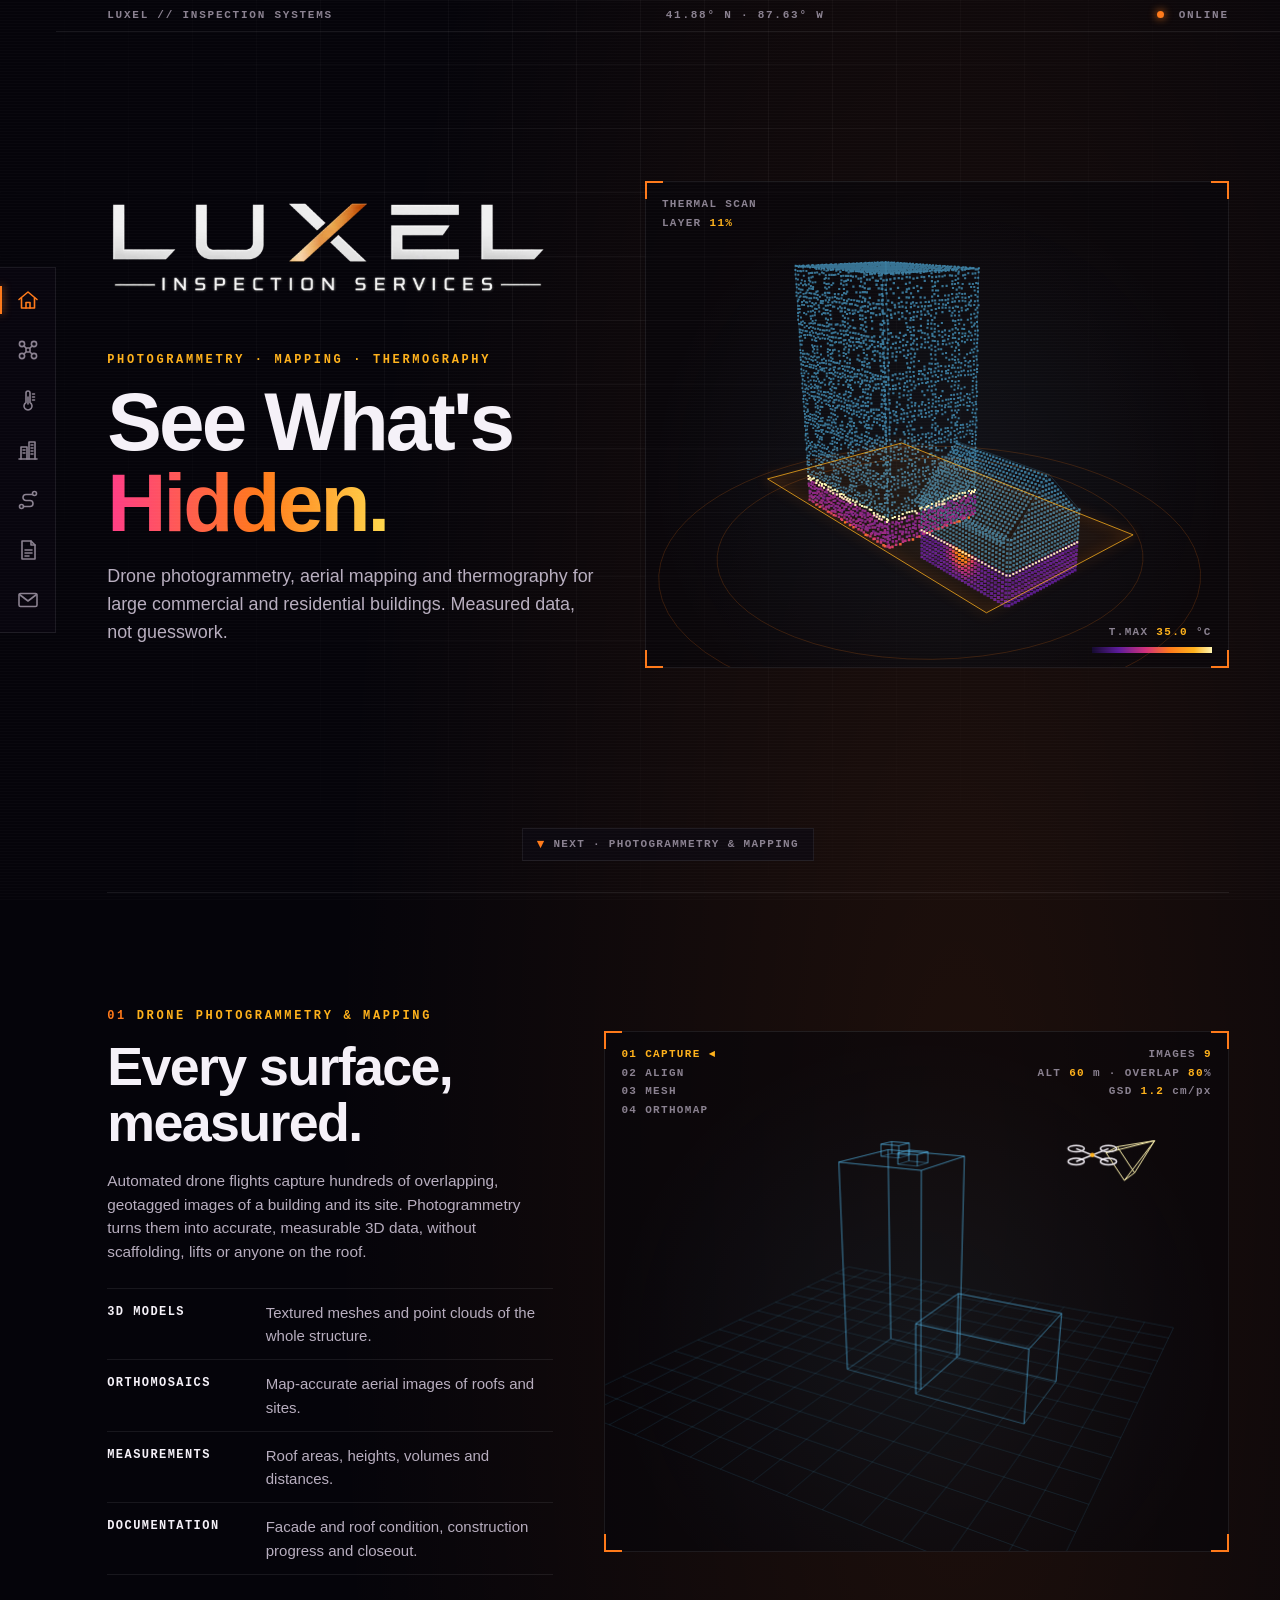
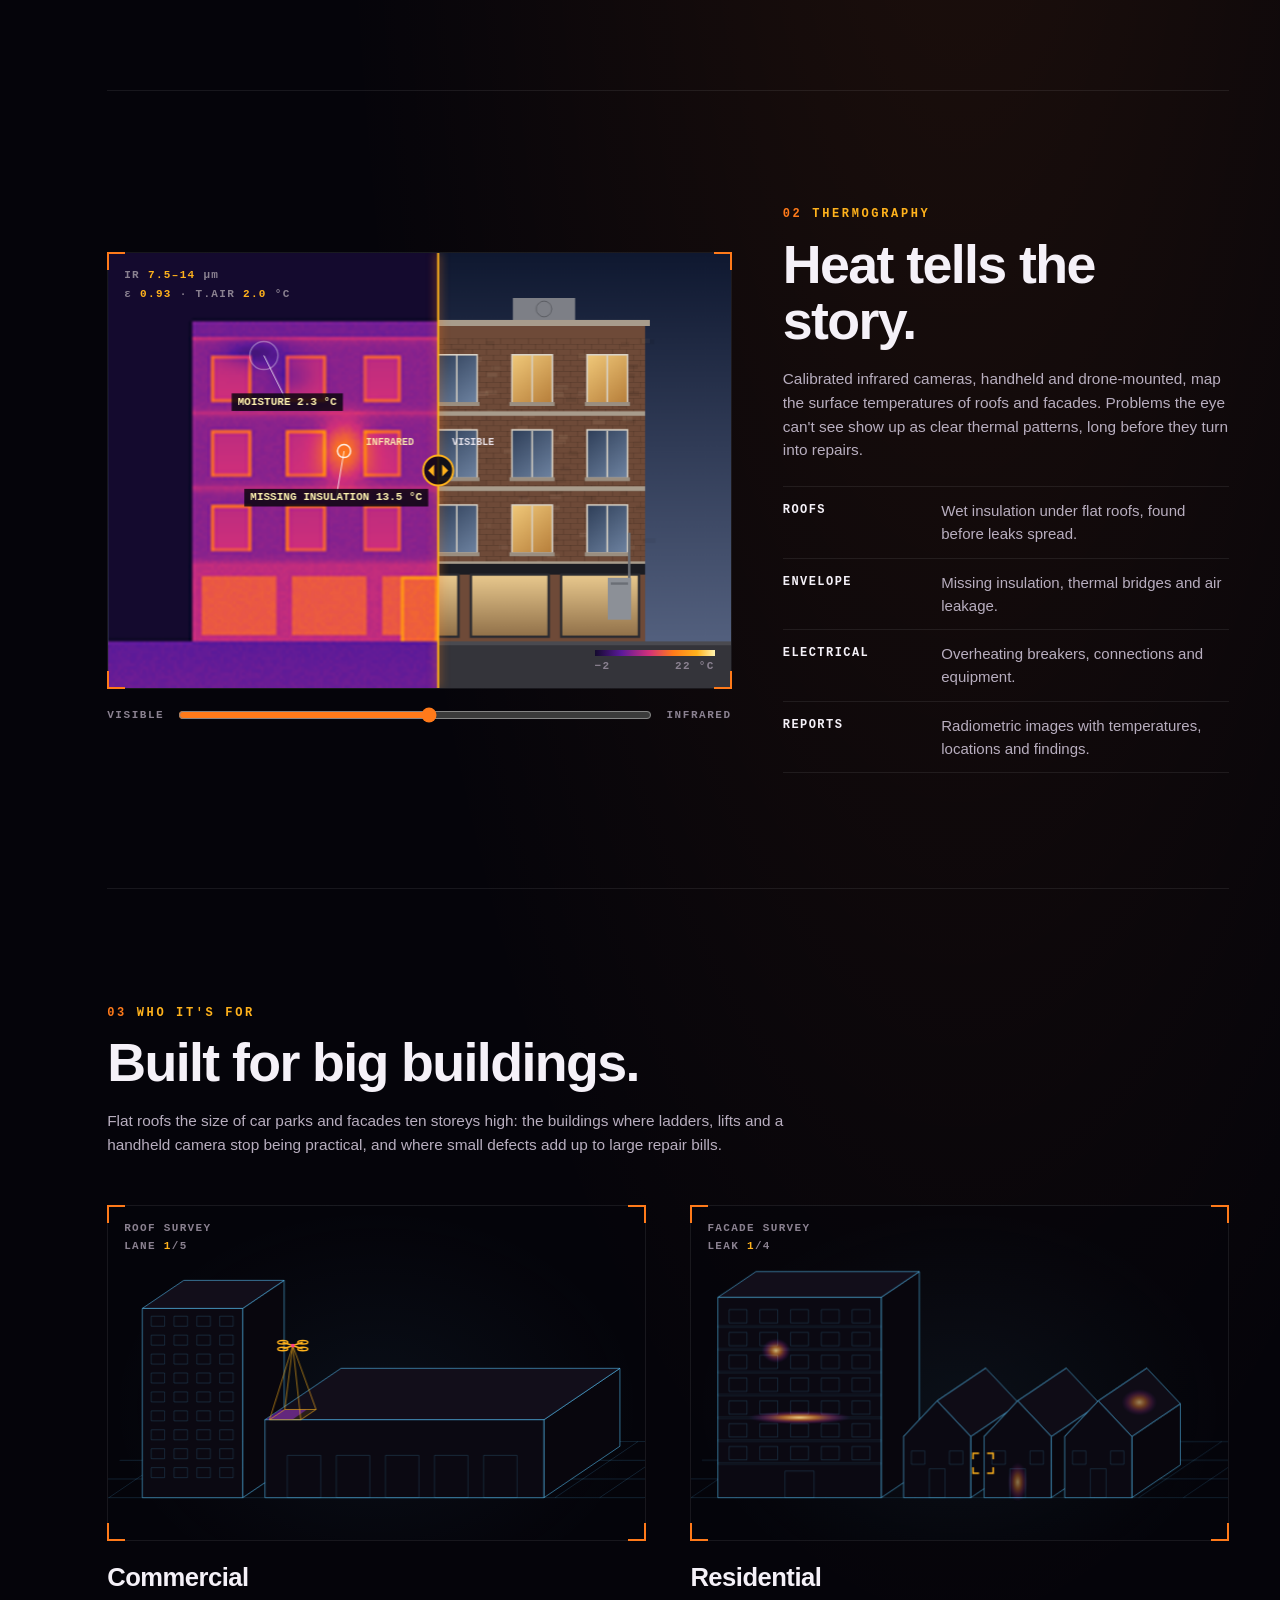
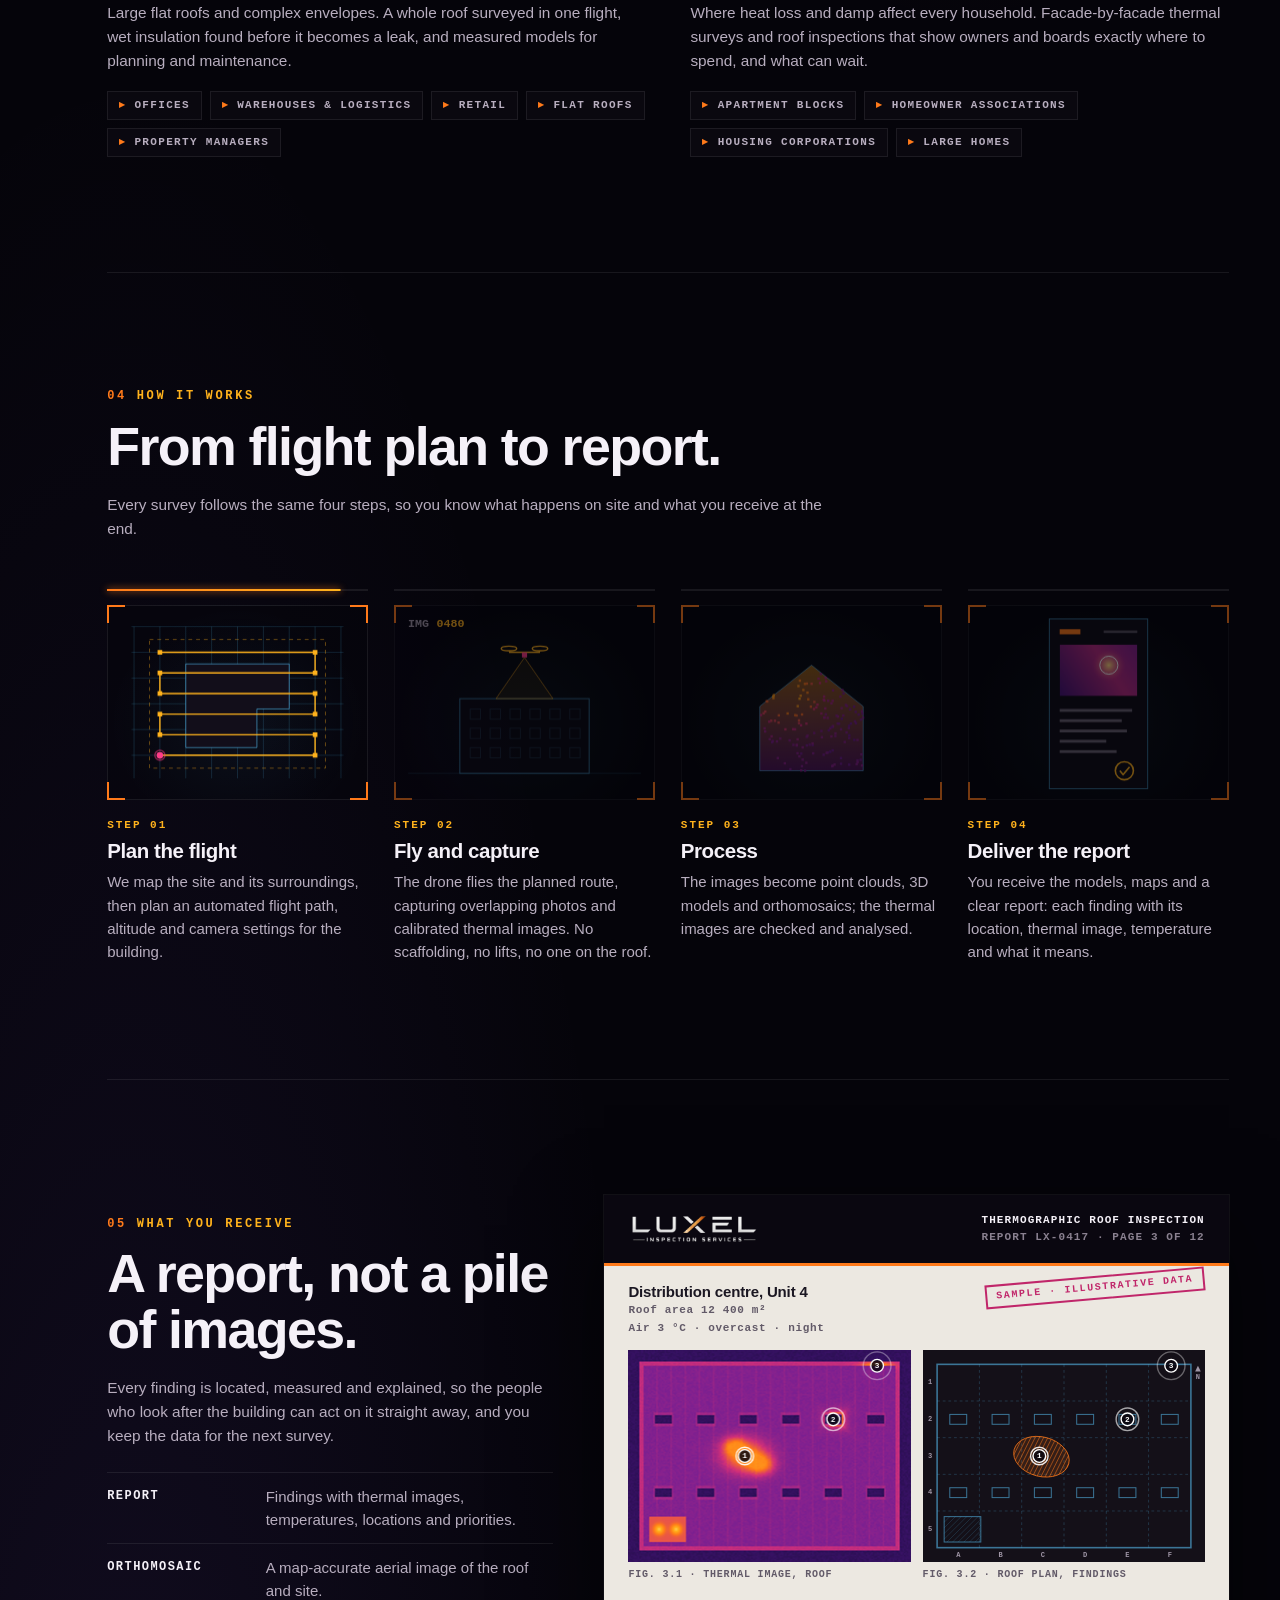
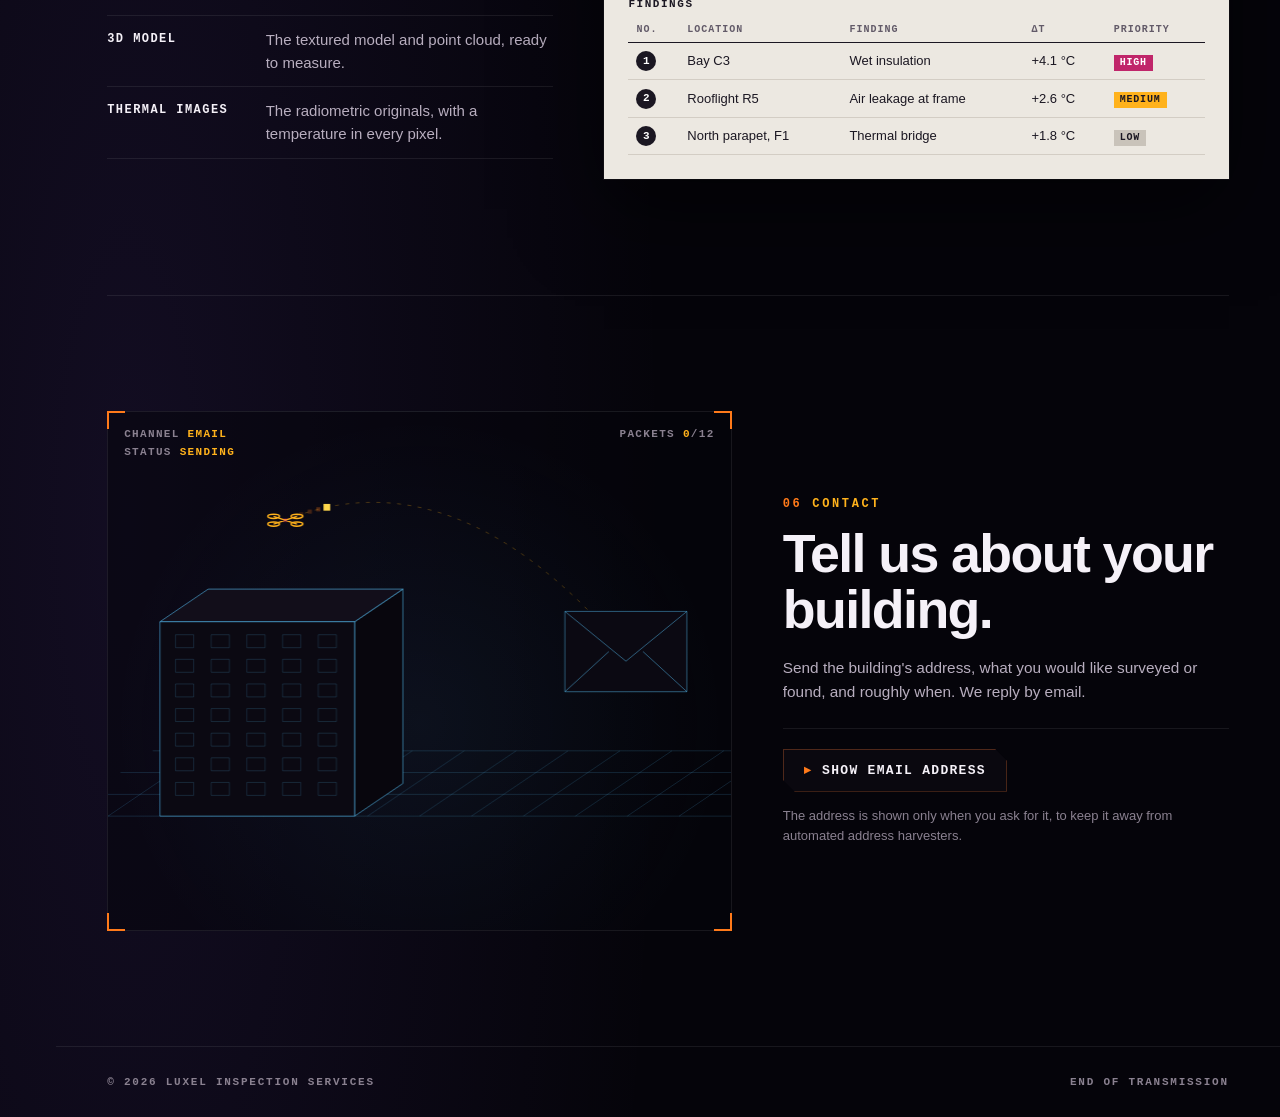
==== commit f4705fde: "Merge branch 'feature/contact': Contact section with the address revealed on request" ====
--- a/docs/index.html
+++ b/docs/index.html
@@ -50,6 +50,9 @@
             <li><a href="#deliverables" data-rail="deliverables">
                     <svg viewBox="0 0 24 24" aria-hidden="true"><path d="M6 3h9l4 4v14H6z"/><path d="M15 3v4h4"/><path d="M9 12h7M9 15h7M9 18h4"/></svg>
                     <span class="rail-label">Report</span></a></li>
+            <li><a href="#contact" data-rail="contact">
+                    <svg viewBox="0 0 24 24" aria-hidden="true"><rect x="3" y="5.5" width="18" height="13" rx="1.5"/><path d="M3.5 6.5 12 13l8.5-6.5"/></svg>
+                    <span class="rail-label">Contact</span></a></li>
         </ul>
     </nav>
 
@@ -351,6 +354,43 @@
                     </table>
                 </div>
             </article>
+            <a class="step-link next" href="#contact"><span aria-hidden="true">▾</span> Next · Contact</a>
+        </section>
+
+        <section class="service flip contact" id="contact" aria-labelledby="contact-title">
+            <a class="step-link prev" href="#deliverables"><span aria-hidden="true">▴</span> Previous · Report</a>
+            <div class="service-text">
+                <p class="eyebrow"><span class="idx">06</span> Contact</p>
+                <h2 id="contact-title">Tell us about your building.</h2>
+                <p>Send the building's address, what you would like surveyed or found, and roughly when. We reply by
+                    email.</p>
+                <div class="contact-box">
+                    <button class="contact-reveal" type="button" hidden><span aria-hidden="true">▸</span> Show email address</button>
+                    <p class="contact-address" hidden>
+                        <a class="contact-mail"></a>
+                        <button class="contact-copy" type="button">Copy</button>
+                    </p>
+                    <p class="contact-status" role="status"></p>
+                    <noscript><p class="contact-note">The email address appears here with JavaScript turned on.</p></noscript>
+                    <p class="contact-note">The address is shown only when you ask for it, to keep it away from automated
+                        address harvesters.</p>
+                </div>
+            </div>
+
+            <figure class="scene contact-scene">
+                <canvas id="contact-canvas" role="img"
+                    aria-label="A drone hovering over a building sends a stream of data packets along an arc to an envelope, which lights up with a tick when they have all arrived."></canvas>
+                <div class="hud" aria-hidden="true">
+                    <i class="corner tl"></i><i class="corner tr"></i><i class="corner bl"></i><i class="corner br"></i>
+                    <div class="readout top-left">
+                        <span>CHANNEL <b>EMAIL</b></span>
+                        <span>STATUS <b data-hud="link">SENDING</b></span>
+                    </div>
+                    <div class="readout top-right">
+                        <span>PACKETS <b data-hud="packets">0</b>/12</span>
+                    </div>
+                </div>
+            </figure>
         </section>
     </main>
 
--- a/docs/style.css
+++ b/docs/style.css
@@ -201,7 +201,13 @@
     text-decoration: none;
     color: var(--text-dim);
     transform: translateX(-50%);
-    transition: color 0.2s, border-color 0.2s;
+    transition: color 0.2s, border-color 0.2s, opacity 0.3s, visibility 0.3s;
+}
+
+/* Once main.js tracks the section on screen, only that section shows its links (hidden ones also leave the Tab order). */
+.section-spy section:not(.is-current) > .step-link {
+    opacity: 0;
+    visibility: hidden;
 }
 
 .step-link span {
@@ -848,6 +854,84 @@
     }
 }
 
+/* ---------- contact ---------- */
+.contact-box {
+    padding: 20px 0 0;
+    border-top: 1px solid var(--line-soft);
+}
+
+.contact-reveal,
+.contact-copy {
+    display: inline-flex;
+    align-items: center;
+    gap: 10px;
+    border: 1px solid var(--line);
+    background: var(--panel);
+    color: var(--text);
+    font: 700 13px/1 var(--mono);
+    letter-spacing: 0.1em;
+    text-transform: uppercase;
+    cursor: pointer;
+    transition: background 0.2s, border-color 0.2s;
+}
+
+.contact-reveal {
+    padding: 14px 20px;
+    clip-path: polygon(0 0, calc(100% - 12px) 0, 100% 12px, 100% 100%, 12px 100%, 0 calc(100% - 12px));
+}
+
+.contact-reveal span {
+    color: var(--orange);
+}
+
+.contact-copy {
+    padding: 9px 14px;
+    font-size: 11px;
+}
+
+.contact-reveal:hover,
+.contact-copy:hover {
+    border-color: var(--orange);
+    background: rgba(255, 122, 26, 0.14);
+}
+
+.contact-address {
+    display: flex;
+    flex-wrap: wrap;
+    align-items: center;
+    gap: 12px 18px;
+    margin: 0;
+}
+
+.contact-address[hidden],
+.contact-reveal[hidden] {
+    display: none;
+}
+
+.contact-mail {
+    font: 700 clamp(17px, 1.8vw, 22px)/1.3 var(--mono);
+    color: var(--amber);
+    overflow-wrap: anywhere;
+}
+
+.contact-status {
+    min-height: 1.5em;
+    margin: 10px 0 0;
+    font: 600 12px/1.5 var(--mono);
+    color: var(--amber);
+}
+
+.contact-status:empty {
+    min-height: 0;
+    margin: 0;
+}
+
+.service-text .contact-note {
+    margin: 14px 0 0;
+    font-size: 13px;
+    color: var(--text-dim);
+}
+
 @media (max-width: 560px) {
     .how-steps {
         grid-template-columns: minmax(0, 1fr);
